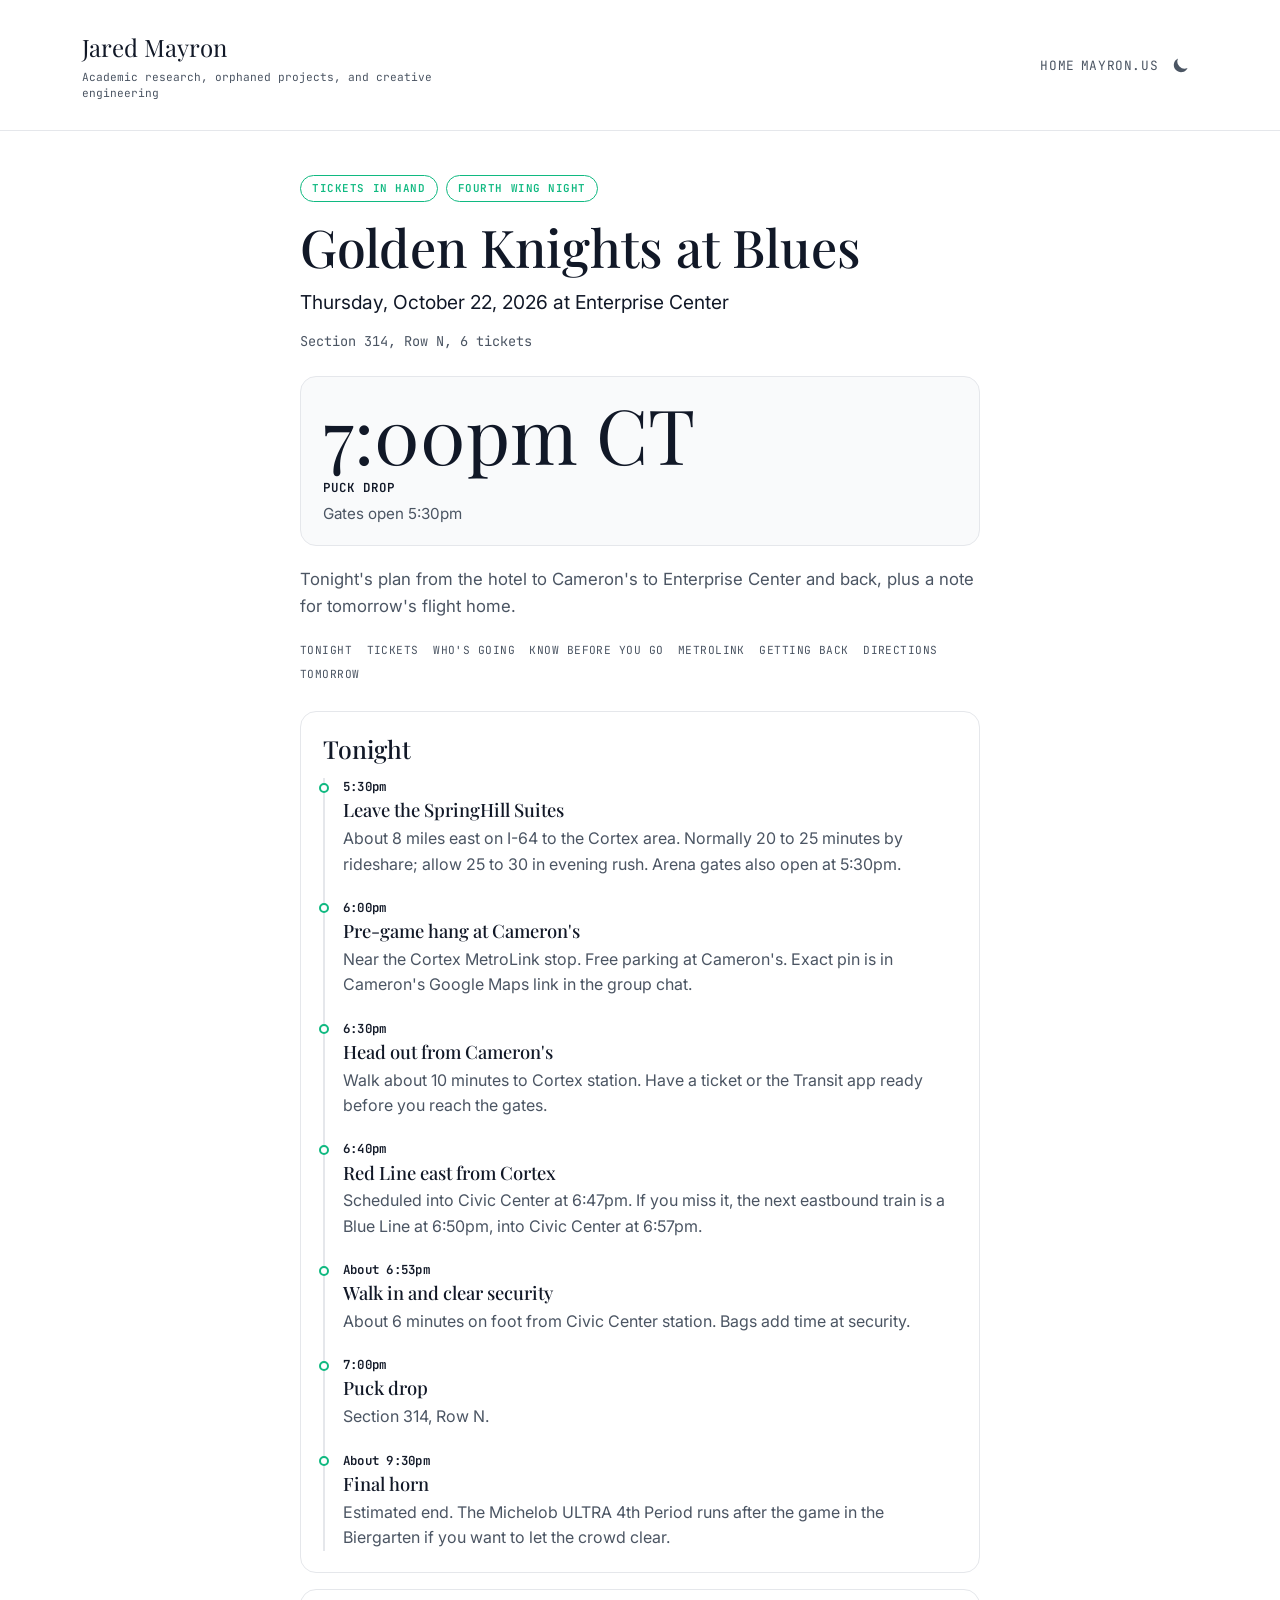
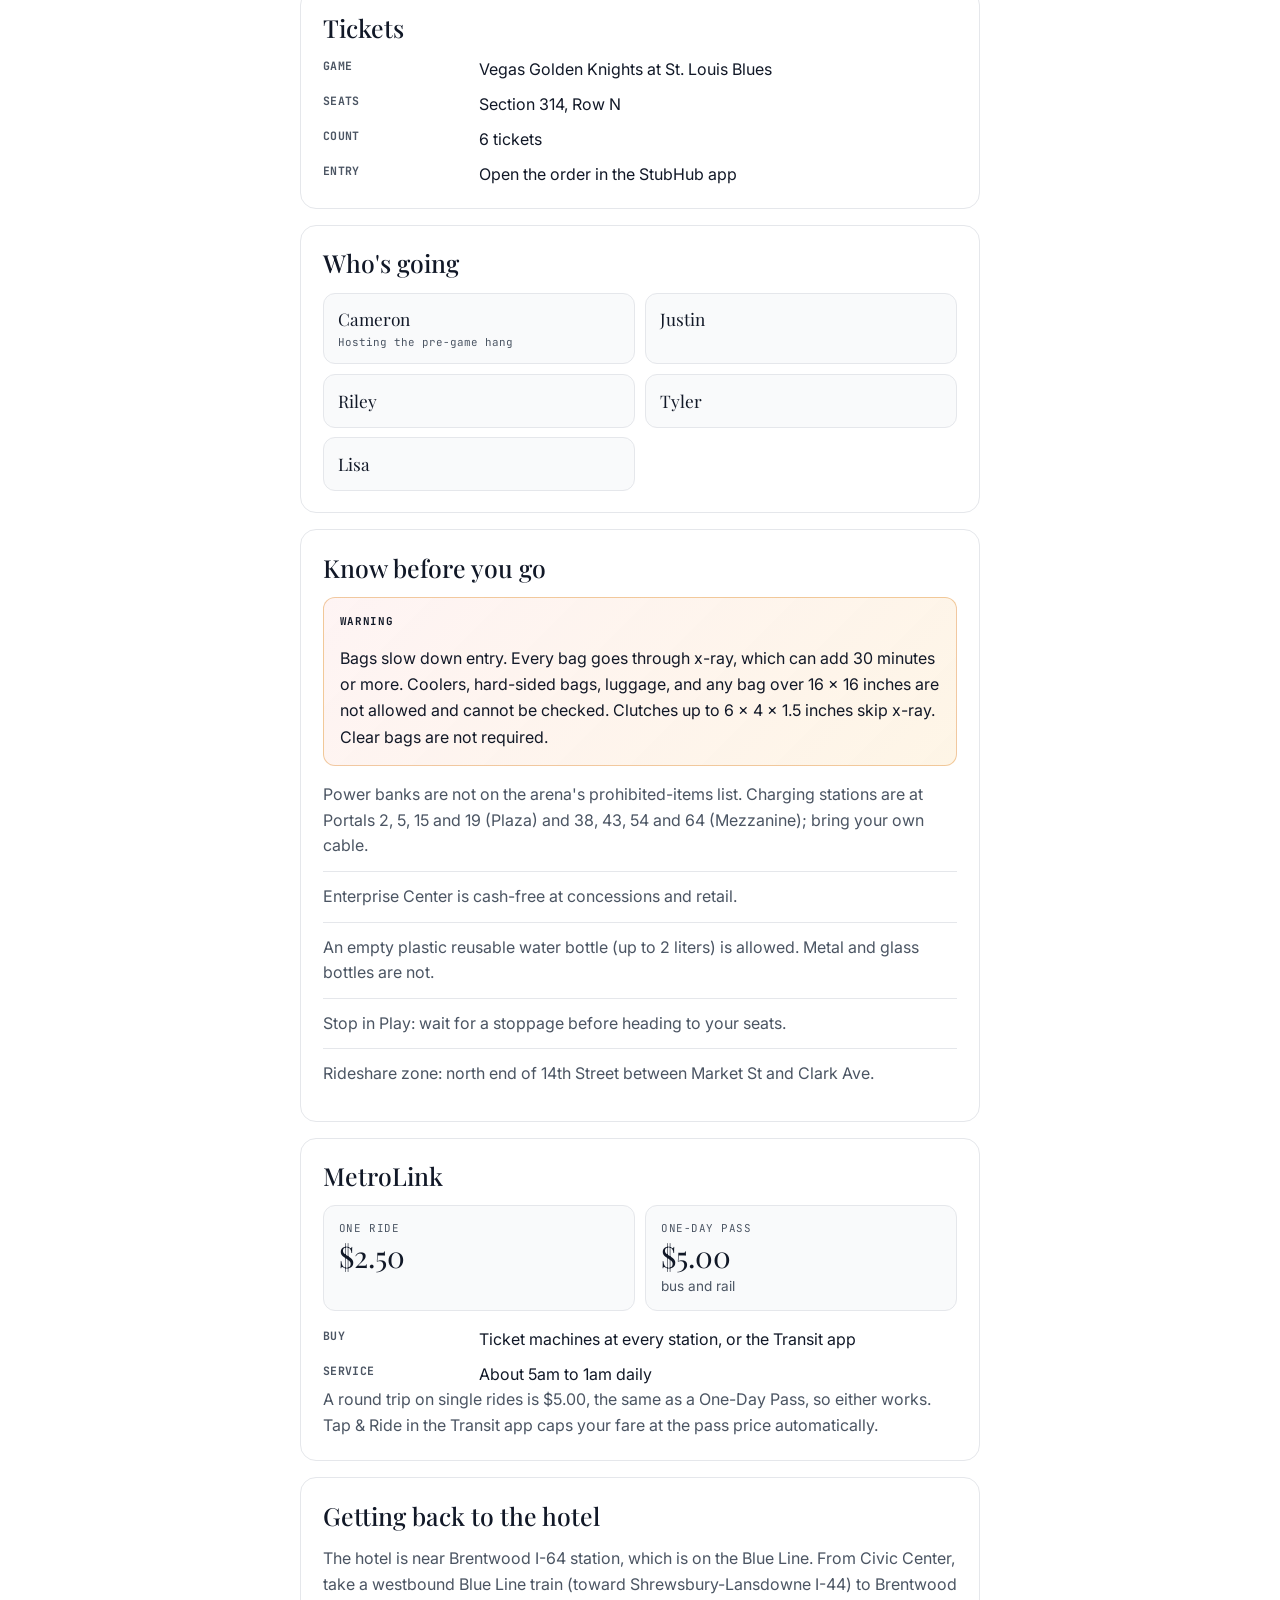
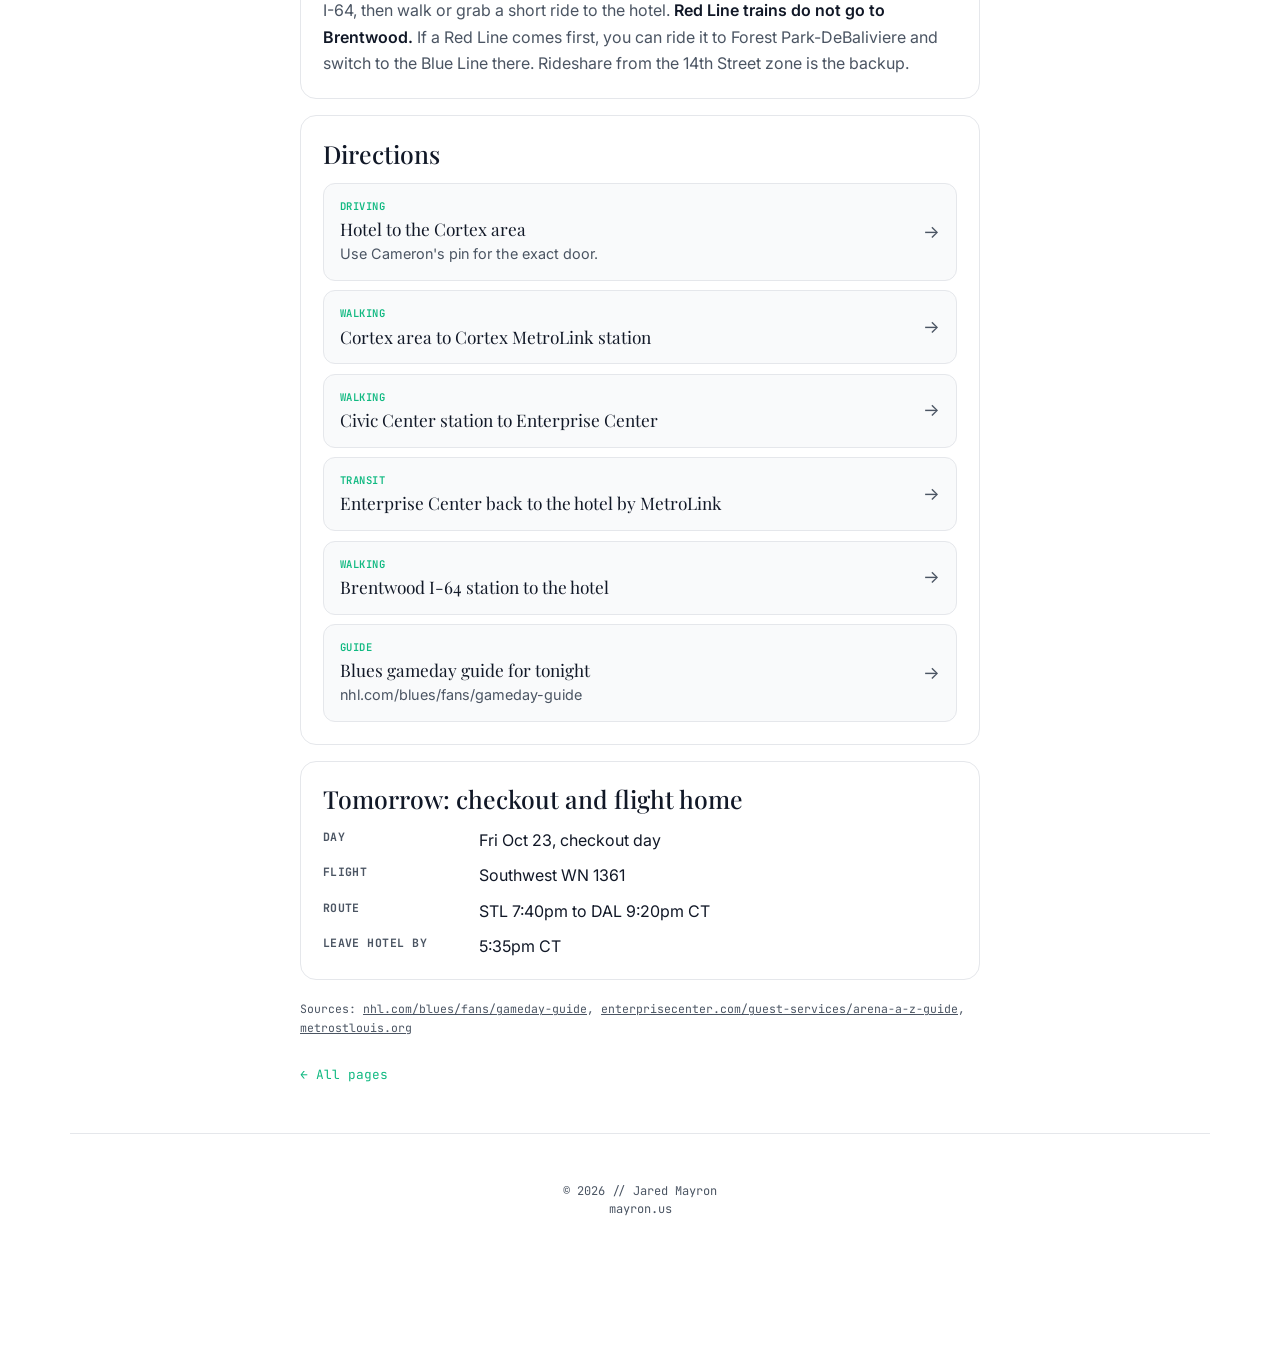
==== blues-2026-10-22/index.html @ e1accd37 "Publish c.mayron.us as a static Pages site Add an index and a noindex Blues game page that reuse the" ====
<!DOCTYPE html>
<html lang="en">
<head>
  <meta charset="utf-8">
  <script>
    (function () {
      try {
        var dark = localStorage.getItem('color-theme') === 'dark' || (!('color-theme' in localStorage) && window.matchMedia('(prefers-color-scheme: dark)').matches);
        document.documentElement.setAttribute('data-theme', dark ? 'dark' : 'light');
      } catch (e) {}
    })();
  </script>
  <title>Blues vs Golden Knights: Thu Oct 22, 2026</title>
  <meta name="viewport" content="width=device-width, initial-scale=1.0">
  <meta name="robots" content="noindex">
  <meta name="description" content="Tonight's plan from the hotel to Cameron's to Enterprise Center and back, plus a note for tomorrow's flight home.">
  <meta name="author" content="Jared Mayron">
  <meta name="theme-color" content="#ffffff" media="(prefers-color-scheme: light)">
  <meta name="theme-color" content="#0f172a" media="(prefers-color-scheme: dark)">
  <link rel="preconnect" href="https://fonts.googleapis.com">
  <link rel="preconnect" href="https://fonts.gstatic.com" crossorigin>
  <link rel="preconnect" href="https://cdn.jsdelivr.net">
  <link href="https://fonts.googleapis.com/css2?family=Playfair+Display:wght@700&family=JetBrains+Mono:wght@400;600&family=Inter:wght@400;600;700&display=swap" rel="stylesheet">
  <link rel="icon" type="image/svg+xml" href="/STATIC/images/favicon.svg">
  <link href="https://cdn.jsdelivr.net/npm/bootstrap@5.3.3/dist/css/bootstrap.min.css" rel="stylesheet" integrity="sha384-QWTKZyjpPEjISv5WaRU9OFeRpok6YctnYmDr5pNlyT2bRjXh0JMhjY6hW+ALEwIH" crossorigin="anonymous">
  <link rel="stylesheet" href="/STATIC/styles/main.css">
  <link rel="stylesheet" href="/STATIC/styles/site.css">
</head>
<body>
  <nav class="navbar">
    <div class="container nav-row">
      <a class="navbar-brand" href="/">
        <div class="serif">Jared Mayron</div>
        <div class="mono text-secondary brand-tag">Academic research, orphaned projects, and creative engineering</div>
      </a>
      <ul class="nav-links">
        <li><a class="nav-link" href="/">Home</a></li>
        <li><a class="nav-link" href="https://mayron.us">mayron.us</a></li>
        <li>
          <button id="theme-toggle" class="btn btn-link nav-link p-2" type="button" aria-label="Toggle theme">
            <svg id="theme-toggle-dark-icon" class="d-none" width="18" height="18" viewBox="0 0 20 20" fill="currentColor" aria-hidden="true">
              <path d="M17.293 13.293A8 8 0 016.707 2.707a8.001 8.001 0 1010.586 10.586z"></path>
            </svg>
            <svg id="theme-toggle-light-icon" class="d-none" width="18" height="18" viewBox="0 0 20 20" fill="currentColor" aria-hidden="true">
              <path d="M10 2a1 1 0 011 1v1a1 1 0 11-2 0V3a1 1 0 011-1zm4 8a4 4 0 11-8 0 4 4 0 018 0zm-.464 4.95l.707.707a1 1 0 001.414-1.414l-.707-.707a1 1 0 00-1.414 1.414zm2.12-10.607a1 1 0 010 1.414l-.706.707a1 1 0 11-1.414-1.414l.707-.707a1 1 0 011.414 0zM17 11a1 1 0 100-2h-1a1 1 0 100 2h1zm-7 4a1 1 0 011 1v1a1 1 0 11-2 0v-1a1 1 0 011-1zM5.05 6.464A1 1 0 106.465 5.05l-.708-.707a1 1 0 00-1.414 1.414l.707.707zm1.414 8.486l-.707.707a1 1 0 01-1.414-1.414l.707-.707a1 1 0 011.414 1.414zM4 11a1 1 0 100-2H3a1 1 0 000 2h1z"></path>
            </svg>
          </button>
        </li>
      </ul>
    </div>
  </nav>

  <main class="page">
    <header class="hero">
      <div class="pills">
        <span class="pill">Tickets in hand</span>
        <span class="pill">Fourth Wing Night</span>
      </div>
      <h1 class="serif">Golden Knights at Blues</h1>
      <p class="where">Thursday, October 22, 2026 at Enterprise Center</p>
      <p class="seats mono">Section 314, Row N, 6 tickets</p>
      <div class="time-card">
        <p class="hero-time serif">7:00pm CT</p>
        <p class="puck-label mono">Puck drop</p>
        <p class="gates">Gates open 5:30pm</p>
      </div>
      <p class="summary">Tonight's plan from the hotel to Cameron's to Enterprise Center and back, plus a note for tomorrow's flight home.</p>
      <nav class="jump" aria-label="On this page">
        <a href="#tonight">Tonight</a>
        <a href="#tickets">Tickets</a>
        <a href="#whos-going">Who's going</a>
        <a href="#before">Know before you go</a>
        <a href="#metrolink">MetroLink</a>
        <a href="#back">Getting back</a>
        <a href="#directions">Directions</a>
        <a href="#tomorrow">Tomorrow</a>
      </nav>
    </header>

    <div class="stack">
      <section class="panel" id="tonight" aria-labelledby="tonight-title">
        <h2 id="tonight-title" class="serif">Tonight</h2>
        <ol class="timeline">
          <li class="step">
            <time class="when" datetime="2026-10-22T17:30-05:00">5:30pm</time>
            <h3>Leave the SpringHill Suites</h3>
            <p>About 8 miles east on I-64 to the Cortex area. Normally 20 to 25 minutes by rideshare; allow 25 to 30 in evening rush. Arena gates also open at 5:30pm.</p>
          </li>
          <li class="step">
            <time class="when" datetime="2026-10-22T18:00-05:00">6:00pm</time>
            <h3>Pre-game hang at Cameron's</h3>
            <p>Near the Cortex MetroLink stop. Free parking at Cameron's. Exact pin is in Cameron's Google Maps link in the group chat.</p>
          </li>
          <li class="step">
            <time class="when" datetime="2026-10-22T18:30-05:00">6:30pm</time>
            <h3>Head out from Cameron's</h3>
            <p>Walk about 10 minutes to Cortex station. Have a ticket or the Transit app ready before you reach the gates.</p>
          </li>
          <li class="step">
            <time class="when" datetime="2026-10-22T18:40-05:00">6:40pm</time>
            <h3>Red Line east from Cortex</h3>
            <p>Scheduled into Civic Center at 6:47pm. If you miss it, the next eastbound train is a Blue Line at 6:50pm, into Civic Center at 6:57pm.</p>
          </li>
          <li class="step">
            <time class="when" datetime="2026-10-22T18:53-05:00">About 6:53pm</time>
            <h3>Walk in and clear security</h3>
            <p>About 6 minutes on foot from Civic Center station. Bags add time at security.</p>
          </li>
          <li class="step">
            <time class="when" datetime="2026-10-22T19:00-05:00">7:00pm</time>
            <h3>Puck drop</h3>
            <p>Section 314, Row N.</p>
          </li>
          <li class="step">
            <time class="when" datetime="2026-10-22T21:30-05:00">About 9:30pm</time>
            <h3>Final horn</h3>
            <p>Estimated end. The Michelob ULTRA 4th Period runs after the game in the Biergarten if you want to let the crowd clear.</p>
          </li>
        </ol>
      </section>

      <section class="panel" id="tickets" aria-labelledby="tickets-title">
        <h2 id="tickets-title" class="serif">Tickets</h2>
        <dl class="facts">
          <dt>Game</dt>
          <dd>Vegas Golden Knights at St. Louis Blues</dd>
          <dt>Seats</dt>
          <dd>Section 314, Row N</dd>
          <dt>Count</dt>
          <dd>6 tickets</dd>
          <dt>Entry</dt>
          <dd>Open the order in the StubHub app</dd>
        </dl>
      </section>

      <section class="panel" id="whos-going" aria-labelledby="whos-going-title">
        <h2 id="whos-going-title" class="serif">Who's going</h2>
        <ul class="people">
          <li class="person">
            <span class="name">Cameron</span>
            <span class="role">Hosting the pre-game hang</span>
          </li>
          <li class="person"><span class="name">Justin</span></li>
          <li class="person"><span class="name">Riley</span></li>
          <li class="person"><span class="name">Tyler</span></li>
          <li class="person"><span class="name">Lisa</span></li>
        </ul>
      </section>

      <section class="panel" id="before" aria-labelledby="before-title">
        <h2 id="before-title" class="serif">Know before you go</h2>
        <div class="callout" role="note">
          <p class="callout-label">Warning</p>
          <p>Bags slow down entry. Every bag goes through x-ray, which can add 30 minutes or more. Coolers, hard-sided bags, luggage, and any bag over 16 x 16 inches are not allowed and cannot be checked. Clutches up to 6 x 4 x 1.5 inches skip x-ray. Clear bags are not required.</p>
        </div>
        <ul class="checklist">
          <li>Power banks are not on the arena's prohibited-items list. Charging stations are at Portals 2, 5, 15 and 19 (Plaza) and 38, 43, 54 and 64 (Mezzanine); bring your own cable.</li>
          <li>Enterprise Center is cash-free at concessions and retail.</li>
          <li>An empty plastic reusable water bottle (up to 2 liters) is allowed. Metal and glass bottles are not.</li>
          <li>Stop in Play: wait for a stoppage before heading to your seats.</li>
          <li>Rideshare zone: north end of 14th Street between Market St and Clark Ave.</li>
        </ul>
      </section>

      <section class="panel" id="metrolink" aria-labelledby="metrolink-title">
        <h2 id="metrolink-title" class="serif">MetroLink</h2>
        <div class="fare-grid">
          <div class="fare">
            <span class="label mono">One ride</span>
            <span class="amount">$2.50</span>
          </div>
          <div class="fare">
            <span class="label mono">One-Day Pass</span>
            <span class="amount">$5.00</span>
            <span class="note">bus and rail</span>
          </div>
        </div>
        <dl class="facts">
          <dt>Buy</dt>
          <dd>Ticket machines at every station, or the Transit app</dd>
          <dt>Service</dt>
          <dd>About 5am to 1am daily</dd>
        </dl>
        <p class="fare-note">A round trip on single rides is $5.00, the same as a One-Day Pass, so either works. Tap &amp; Ride in the Transit app caps your fare at the pass price automatically.</p>
      </section>

      <section class="panel" id="back" aria-labelledby="back-title">
        <h2 id="back-title" class="serif">Getting back to the hotel</h2>
        <p>The hotel is near Brentwood I-64 station, which is on the Blue Line. From Civic Center, take a westbound Blue Line train (toward Shrewsbury-Lansdowne I-44) to Brentwood I-64, then walk or grab a short ride to the hotel. <strong>Red Line trains do not go to Brentwood.</strong> If a Red Line comes first, you can ride it to Forest Park-DeBaliviere and switch to the Blue Line there. Rideshare from the 14th Street zone is the backup.</p>
      </section>

      <section class="panel" id="directions" aria-labelledby="directions-title">
        <h2 id="directions-title" class="serif">Directions</h2>
        <div class="links">
          <a class="link-card" href="https://www.google.com/maps/dir/?api=1&amp;origin=SpringHill%20Suites%20St.%20Louis%20Brentwood%2C%201231%20Strassner%20Dr%2C%20St.%20Louis%2C%20MO%2063144&amp;destination=Cortex%20MetroLink%20Station%2C%20402%20S%20Boyle%20Ave%2C%20St.%20Louis%2C%20MO%2063110&amp;travelmode=driving" target="_blank" rel="noopener noreferrer">
            <span>
              <span class="mode">Driving</span>
              <span class="title">Hotel to the Cortex area</span>
              <span class="detail">Use Cameron's pin for the exact door.</span>
            </span>
            <span class="arrow" aria-hidden="true">&rarr;</span>
          </a>
          <a class="link-card" href="https://www.google.com/maps/dir/?api=1&amp;origin=Cortex%2C%20St.%20Louis%2C%20MO&amp;destination=Cortex%20MetroLink%20Station%2C%20402%20S%20Boyle%20Ave%2C%20St.%20Louis%2C%20MO%2063110&amp;travelmode=walking" target="_blank" rel="noopener noreferrer">
            <span>
              <span class="mode">Walking</span>
              <span class="title">Cortex area to Cortex MetroLink station</span>
            </span>
            <span class="arrow" aria-hidden="true">&rarr;</span>
          </a>
          <a class="link-card" href="https://www.google.com/maps/dir/?api=1&amp;origin=Civic%20Center%20MetroLink%20Station%2C%20401%20S%2014th%20St%2C%20St.%20Louis%2C%20MO%2063103&amp;destination=Enterprise%20Center%2C%201401%20Clark%20Ave%2C%20St.%20Louis%2C%20MO%2063103&amp;travelmode=walking" target="_blank" rel="noopener noreferrer">
            <span>
              <span class="mode">Walking</span>
              <span class="title">Civic Center station to Enterprise Center</span>
            </span>
            <span class="arrow" aria-hidden="true">&rarr;</span>
          </a>
          <a class="link-card" href="https://www.google.com/maps/dir/?api=1&amp;origin=Enterprise%20Center%2C%201401%20Clark%20Ave%2C%20St.%20Louis%2C%20MO%2063103&amp;destination=SpringHill%20Suites%20St.%20Louis%20Brentwood%2C%201231%20Strassner%20Dr%2C%20St.%20Louis%2C%20MO%2063144&amp;travelmode=transit" target="_blank" rel="noopener noreferrer">
            <span>
              <span class="mode">Transit</span>
              <span class="title">Enterprise Center back to the hotel by MetroLink</span>
            </span>
            <span class="arrow" aria-hidden="true">&rarr;</span>
          </a>
          <a class="link-card" href="https://www.google.com/maps/dir/?api=1&amp;origin=Brentwood%20I-64%20MetroLink%20Station%2C%208398%20Eager%20Rd%2C%20St.%20Louis%2C%20MO%2063144&amp;destination=SpringHill%20Suites%20St.%20Louis%20Brentwood%2C%201231%20Strassner%20Dr%2C%20St.%20Louis%2C%20MO%2063144&amp;travelmode=walking" target="_blank" rel="noopener noreferrer">
            <span>
              <span class="mode">Walking</span>
              <span class="title">Brentwood I-64 station to the hotel</span>
            </span>
            <span class="arrow" aria-hidden="true">&rarr;</span>
          </a>
          <a class="link-card" href="https://www.nhl.com/blues/fans/gameday-guide" target="_blank" rel="noopener noreferrer">
            <span>
              <span class="mode">Guide</span>
              <span class="title">Blues gameday guide for tonight</span>
              <span class="detail">nhl.com/blues/fans/gameday-guide</span>
            </span>
            <span class="arrow" aria-hidden="true">&rarr;</span>
          </a>
        </div>
      </section>

      <section class="panel" id="tomorrow" aria-labelledby="tomorrow-title">
        <h2 id="tomorrow-title" class="serif">Tomorrow: checkout and flight home</h2>
        <dl class="facts">
          <dt>Day</dt>
          <dd>Fri Oct 23, checkout day</dd>
          <dt>Flight</dt>
          <dd>Southwest WN 1361</dd>
          <dt>Route</dt>
          <dd>STL 7:40pm to DAL 9:20pm CT</dd>
          <dt>Leave hotel by</dt>
          <dd>5:35pm CT</dd>
        </dl>
      </section>
    </div>

    <p class="sources mono">Sources: <a href="https://www.nhl.com/blues/fans/gameday-guide">nhl.com/blues/fans/gameday-guide</a>, <a href="https://www.enterprisecenter.com/guest-services/arena-a-z-guide">enterprisecenter.com/guest-services/arena-a-z-guide</a>, <a href="https://www.metrostlouis.org">metrostlouis.org</a></p>
    <p class="back"><a href="/">&larr; All pages</a></p>
  </main>

  <footer class="container text-center text-secondary mono py-5 mt-5 site-footer" style="font-size: 0.75rem; border-top: 1px solid var(--border-subtle);">
    &copy; 2026 // Jared Mayron<br>
    <a href="https://mayron.us">mayron.us</a>
  </footer>

  <script src="https://cdn.jsdelivr.net/npm/bootstrap@5.3.3/dist/js/bootstrap.bundle.min.js" integrity="sha384-YvpcrYf0tY3lHB60NNkmXc5s9fDVZLESaAA55NDzOxhy9GkcIdslK1eN7N6jIeHz" crossorigin="anonymous" defer></script>
  <script src="/STATIC/javascript/main.js" defer></script>
</body>
</html>
---- STATIC/styles/main.css ----
:root {
    --bg-base: #ffffff;
    --bg-muted: #f9fafb;
    --text-main: #111827;
    --text-secondary: #4b5563;
    --border-subtle: #e5e7eb;
    --accent-green: #10b981;
    --card-bg: #ffffff;
}

[data-theme='dark'] {
    --bg-base: #0f172a;
    --bg-muted: #1e293b;
    --text-main: #f8fafc;
    --text-secondary: #94a3b8;
    --border-subtle: #334155;
    --accent-green: #10b981;
    --card-bg: #1e293b;
}

body {
    background-color: var(--bg-base);
    color: var(--text-main);
    font-family: 'Inter', sans-serif;
    margin: 0;
    padding-bottom: 80px;
    -webkit-font-smoothing: antialiased;
}

/* Clear fixed navbar on mobile */
@media (max-width: 767px) {
    body.has-fixed-navbar {
        padding-top: 160px;
    }
}

.serif {
    font-family: 'Playfair Display', serif;
}

.mono {
    font-family: 'JetBrains Mono', monospace;
    font-size: 0.85rem;
}

/* Navbar Shared Styles */
.navbar {
    background-color: var(--bg-base) !important;
    border-bottom: 1px solid var(--border-subtle) !important;
    padding: 1.5rem 0;
}

.navbar-brand .mono {
    white-space: normal;
    word-wrap: break-word;
}

.navbar-brand {
    font-family: 'Playfair Display', serif;
    color: var(--text-main) !important;
    font-size: 1.5rem;
}

.nav-link {
    color: var(--text-secondary) !important;
    font-family: 'JetBrains Mono', monospace;
    font-size: 0.8rem;
    text-transform: uppercase;
    letter-spacing: 0.05em;
}

.nav-link.active {
    color: var(--accent-green) !important;
    font-weight: 600;
}

/* Common UI Components */
.btn-ui {
    background: var(--text-main);
    color: var(--bg-base);
    border: 1px solid var(--text-main);
    padding: 10px 20px;
    border-radius: 8px;
    font-weight: 600;
    font-family: 'JetBrains Mono', monospace;
    font-size: 0.8rem;
    transition: all 0.2s ease;
    text-decoration: none;
    display: inline-block;
}

.btn-ui:hover {
    opacity: 0.9;
    transform: translateY(-1px);
    color: var(--bg-base);
}

[data-theme='dark'] .btn-ui {
    background: var(--accent-green);
    color: #0f172a;
    border-color: var(--accent-green);
}

.badge-legacy {
    font-size: 0.65rem;
    text-transform: uppercase;
    font-weight: 700;
    color: var(--text-secondary);
    border: 1px solid var(--border-subtle);
    padding: 4px 12px;
    border-radius: 4px;
    width: fit-content;
    display: inline-block;
}
---- STATIC/styles/site.css ----
/* Page layout for c.mayron.us. Built on the copied mayron.us tokens in main.css:
   Inter, Playfair Display, JetBrains Mono, the same surfaces, and the green accent. */

:root {
    color-scheme: light;
}

[data-theme='dark'] {
    color-scheme: dark;
}

.text-secondary {
    color: var(--text-secondary) !important;
}

.navbar-brand {
    min-width: 0;
    flex: 1 1 16rem;
}

.navbar-brand .brand-tag {
    font-size: 0.7rem;
    text-transform: none;
    letter-spacing: 0;
    font-weight: 400;
    margin-top: 4px;
    line-height: 1.45;
    max-width: 26rem;
}

.nav-row {
    display: flex;
    align-items: center;
    justify-content: space-between;
    gap: 0.75rem 1.5rem;
    flex-wrap: wrap;
}

.nav-links {
    display: flex;
    flex-direction: row;
    align-items: center;
    gap: 0.15rem 0.35rem;
    list-style: none;
    margin: 0;
    padding: 0;
}

#theme-toggle {
    text-decoration: none;
    line-height: 0;
    border-radius: 8px;
}

#theme-toggle:focus-visible,
.nav-link:focus-visible,
.page-card:focus-visible,
.link-card:focus-visible,
.jump a:focus-visible,
.back a:focus-visible,
.sources a:focus-visible {
    outline: 2px solid var(--accent-green);
    outline-offset: 3px;
}

.page {
    max-width: 720px;
    margin: 0 auto;
    padding: 2.75rem 1.25rem 0;
}

.eyebrow {
    font-size: 0.75rem;
    text-transform: uppercase;
    letter-spacing: 0.08em;
    color: var(--accent-green);
    font-weight: 600;
    margin: 0 0 0.75rem;
}

.page h1 {
    font-size: clamp(2.1rem, 5vw, 3.25rem);
    line-height: 1.1;
    margin: 0 0 0.75rem;
}

.lede,
.where,
.summary {
    color: var(--text-secondary);
    font-size: 1.05rem;
    line-height: 1.6;
    margin: 0;
}

.where {
    color: var(--text-main);
    font-size: 1.2rem;
    margin-top: 0.35rem;
}

.seats {
    color: var(--text-secondary);
    margin: 0.85rem 0 0;
    font-size: 0.85rem;
}

.pills {
    display: flex;
    flex-wrap: wrap;
    gap: 0.5rem;
    margin-bottom: 1rem;
}

.pill {
    font-family: 'JetBrains Mono', monospace;
    font-size: 0.68rem;
    font-weight: 600;
    text-transform: uppercase;
    letter-spacing: 0.05em;
    color: var(--accent-green);
    border: 1px solid var(--accent-green);
    border-radius: 999px;
    padding: 0.35rem 0.7rem;
    line-height: 1.2;
}

.time-card {
    margin-top: 1.5rem;
    background: var(--bg-muted);
    border: 1px solid var(--border-subtle);
    border-radius: 16px;
    padding: 1.35rem 1.4rem 1.2rem;
}

.hero-time {
    font-size: clamp(3.2rem, 12vw, 4.75rem);
    line-height: 0.95;
    margin: 0;
}

.puck-label {
    margin: 0.55rem 0 0;
    font-size: 0.78rem;
    text-transform: uppercase;
    letter-spacing: 0.08em;
    font-weight: 600;
    color: var(--text-main);
}

.gates {
    margin: 0.35rem 0 0;
    color: var(--text-secondary);
    font-size: 0.95rem;
}

.summary {
    margin-top: 1.25rem;
}

.jump {
    display: flex;
    flex-wrap: wrap;
    gap: 0.45rem 0.9rem;
    margin-top: 1.35rem;
}

.jump a {
    font-family: 'JetBrains Mono', monospace;
    font-size: 0.7rem;
    text-transform: uppercase;
    letter-spacing: 0.04em;
    color: var(--text-secondary);
    text-decoration: none;
}

.jump a:hover {
    color: var(--accent-green);
}

.stack {
    display: flex;
    flex-direction: column;
    gap: 1rem;
    margin-top: 1.75rem;
}

.panel {
    background: var(--card-bg);
    border: 1px solid var(--border-subtle);
    border-radius: 16px;
    padding: 1.4rem 1.35rem 1.35rem;
}

.panel h2,
.page-card h2 {
    font-family: 'Playfair Display', serif;
    font-size: 1.55rem;
    line-height: 1.2;
    margin: 0 0 0.9rem;
}

.panel p {
    color: var(--text-secondary);
    line-height: 1.65;
    margin: 0;
}

.panel p + p {
    margin-top: 0.85rem;
}

.panel strong {
    color: var(--text-main);
    font-weight: 600;
}

.timeline {
    list-style: none;
    margin: 0;
    padding: 0;
}

.step {
    position: relative;
    padding: 0 0 1.35rem 1.15rem;
    border-left: 2px solid var(--border-subtle);
}

.step:last-child {
    padding-bottom: 0;
}

.step::before {
    content: "";
    position: absolute;
    left: -6px;
    top: 0.28rem;
    width: 10px;
    height: 10px;
    border-radius: 50%;
    background: var(--card-bg);
    border: 2px solid var(--accent-green);
    box-sizing: border-box;
}

.when {
    display: block;
    font-family: 'JetBrains Mono', monospace;
    font-size: 0.78rem;
    font-weight: 600;
    letter-spacing: 0.02em;
    color: var(--text-main);
    margin-bottom: 0.15rem;
}

.step h3 {
    font-family: 'Playfair Display', serif;
    font-size: 1.15rem;
    margin: 0 0 0.3rem;
}

.step p {
    margin: 0;
    color: var(--text-secondary);
    line-height: 1.6;
}

.facts {
    display: grid;
    grid-template-columns: 8.75rem 1fr;
    gap: 0.7rem 1rem;
    margin: 0;
}

.facts dt {
    margin: 0;
    font-family: 'JetBrains Mono', monospace;
    font-size: 0.72rem;
    text-transform: uppercase;
    letter-spacing: 0.04em;
    color: var(--text-secondary);
}

.facts dd {
    margin: 0;
    color: var(--text-main);
    line-height: 1.5;
}

.fare-note {
    margin-top: 1rem;
}

.people {
    list-style: none;
    display: grid;
    grid-template-columns: 1fr 1fr;
    gap: 0.6rem;
    margin: 0;
    padding: 0;
}

.person {
    background: var(--bg-muted);
    border: 1px solid var(--border-subtle);
    border-radius: 12px;
    padding: 0.8rem 0.9rem;
    min-width: 0;
}

.person .name {
    font-family: 'Playfair Display', serif;
    font-size: 1.08rem;
    display: block;
}

.person .role {
    display: block;
    margin-top: 0.2rem;
    font-family: 'JetBrains Mono', monospace;
    font-size: 0.68rem;
    line-height: 1.4;
    color: var(--text-secondary);
}

.callout {
    border-radius: 12px;
    padding: 0.95rem 1rem;
    margin-bottom: 0.35rem;
    background: linear-gradient(135deg, rgba(239, 68, 68, 0.06) 0%, rgba(245, 158, 11, 0.1) 100%);
    border: 1px solid rgba(217, 119, 6, 0.35);
}

.callout-label {
    font-family: 'JetBrains Mono', monospace;
    font-size: 0.68rem;
    font-weight: 700;
    text-transform: uppercase;
    letter-spacing: 0.06em;
    color: #b45309;
    margin: 0 0 0.4rem;
}

.callout p {
    color: var(--text-main);
}

[data-theme='dark'] .callout {
    background: linear-gradient(135deg, rgba(239, 68, 68, 0.14) 0%, rgba(245, 158, 11, 0.14) 100%);
    border-color: rgba(251, 191, 36, 0.4);
}

[data-theme='dark'] .callout-label {
    color: #fbbf24;
}

.checklist {
    list-style: none;
    margin: 0.85rem 0 0;
    padding: 0;
}

.checklist li {
    padding: 0.75rem 0;
    border-top: 1px solid var(--border-subtle);
    color: var(--text-secondary);
    line-height: 1.6;
}

.checklist li:first-child {
    border-top: 0;
    padding-top: 0.15rem;
}

.fare-grid {
    display: grid;
    grid-template-columns: 1fr 1fr;
    gap: 0.6rem;
    margin-bottom: 1rem;
}

.fare {
    background: var(--bg-muted);
    border: 1px solid var(--border-subtle);
    border-radius: 12px;
    padding: 0.85rem 0.95rem;
}

.fare .label {
    display: block;
    font-size: 0.68rem;
    text-transform: uppercase;
    letter-spacing: 0.05em;
    color: var(--text-secondary);
}

.fare .amount {
    display: block;
    font-family: 'Playfair Display', serif;
    font-size: 1.85rem;
    line-height: 1.15;
    margin-top: 0.2rem;
}

.fare .note {
    display: block;
    margin-top: 0.15rem;
    color: var(--text-secondary);
    font-size: 0.85rem;
}

.links {
    display: flex;
    flex-direction: column;
    gap: 0.6rem;
}

.link-card {
    display: flex;
    justify-content: space-between;
    align-items: center;
    gap: 1rem;
    background: var(--bg-muted);
    border: 1px solid var(--border-subtle);
    border-radius: 12px;
    padding: 0.95rem 1rem;
    text-decoration: none;
    color: inherit;
    transition: border-color 0.2s ease, transform 0.2s ease, background 0.2s ease;
}

.link-card:hover {
    border-color: var(--accent-green);
    background: var(--card-bg);
    transform: translateY(-2px);
    color: inherit;
}

.link-card .mode {
    display: block;
    font-family: 'JetBrains Mono', monospace;
    font-size: 0.66rem;
    font-weight: 600;
    text-transform: uppercase;
    letter-spacing: 0.05em;
    color: var(--accent-green);
    margin-bottom: 0.2rem;
}

.link-card .title {
    display: block;
    font-family: 'Playfair Display', serif;
    font-size: 1.08rem;
    line-height: 1.3;
}

.link-card .detail {
    display: block;
    margin-top: 0.2rem;
    color: var(--text-secondary);
    font-size: 0.9rem;
    line-height: 1.45;
}

.link-card .arrow {
    flex: 0 0 auto;
    color: var(--text-secondary);
    font-size: 1.1rem;
}

.page-list {
    list-style: none;
    margin: 1.75rem 0 0;
    padding: 0;
    display: flex;
    flex-direction: column;
    gap: 1rem;
}

.page-card {
    display: flex;
    flex-direction: column;
    align-items: flex-start;
    background: var(--card-bg);
    border: 1px solid var(--border-subtle);
    border-radius: 16px;
    padding: 1.5rem 1.4rem;
    text-decoration: none;
    color: inherit;
    transition: border-color 0.2s ease, transform 0.2s ease, box-shadow 0.2s ease;
}

.page-card:hover {
    border-color: var(--accent-green);
    box-shadow: 0 12px 24px rgba(0, 0, 0, 0.04);
    transform: translateY(-2px);
    color: inherit;
}

.page-card .badge-legacy {
    margin-bottom: 0.85rem;
}

.page-card h2 {
    margin-bottom: 0.45rem;
}

.page-card p {
    color: var(--text-secondary);
    line-height: 1.6;
    margin: 0;
}

.page-card .more {
    margin-top: 1.1rem;
    font-size: 0.75rem;
    color: var(--accent-green);
    font-weight: 600;
}

.sources {
    margin: 1.25rem 0 0;
    font-size: 0.72rem;
    line-height: 1.6;
    color: var(--text-secondary);
    overflow-wrap: anywhere;
}

.sources a {
    color: var(--text-secondary);
}

.sources a:hover {
    color: var(--accent-green);
}

.back {
    margin: 1.5rem 0 0;
}

.back a {
    font-family: 'JetBrains Mono', monospace;
    font-size: 0.8rem;
    color: var(--accent-green);
    text-decoration: none;
}

.back a:hover {
    text-decoration: underline;
}

.site-footer a {
    color: var(--text-secondary);
    text-decoration: none;
}

.site-footer a:hover {
    color: var(--accent-green);
}

@media (max-width: 600px) {
    .navbar {
        padding: 1rem 0;
    }

    .navbar-brand .brand-tag {
        font-size: 0.65rem;
    }

    .page {
        padding: 1.35rem 1rem 0;
    }

    .panel {
        padding: 1.15rem 1rem 1.1rem;
    }

    .people,
    .fare-grid,
    .facts {
        grid-template-columns: 1fr;
    }

    .facts {
        gap: 0.2rem;
    }

    .facts dt {
        margin-top: 0.85rem;
    }

    .facts div:first-child dt,
    .facts dt:first-of-type {
        margin-top: 0;
    }

    .hero-time {
        font-size: 3.4rem;
    }
}

@media (prefers-reduced-motion: reduce) {
    .page-card,
    .link-card,
    .btn-ui {
        transition: none;
    }

    .page-card:hover,
    .link-card:hover {
        transform: none;
    }
}
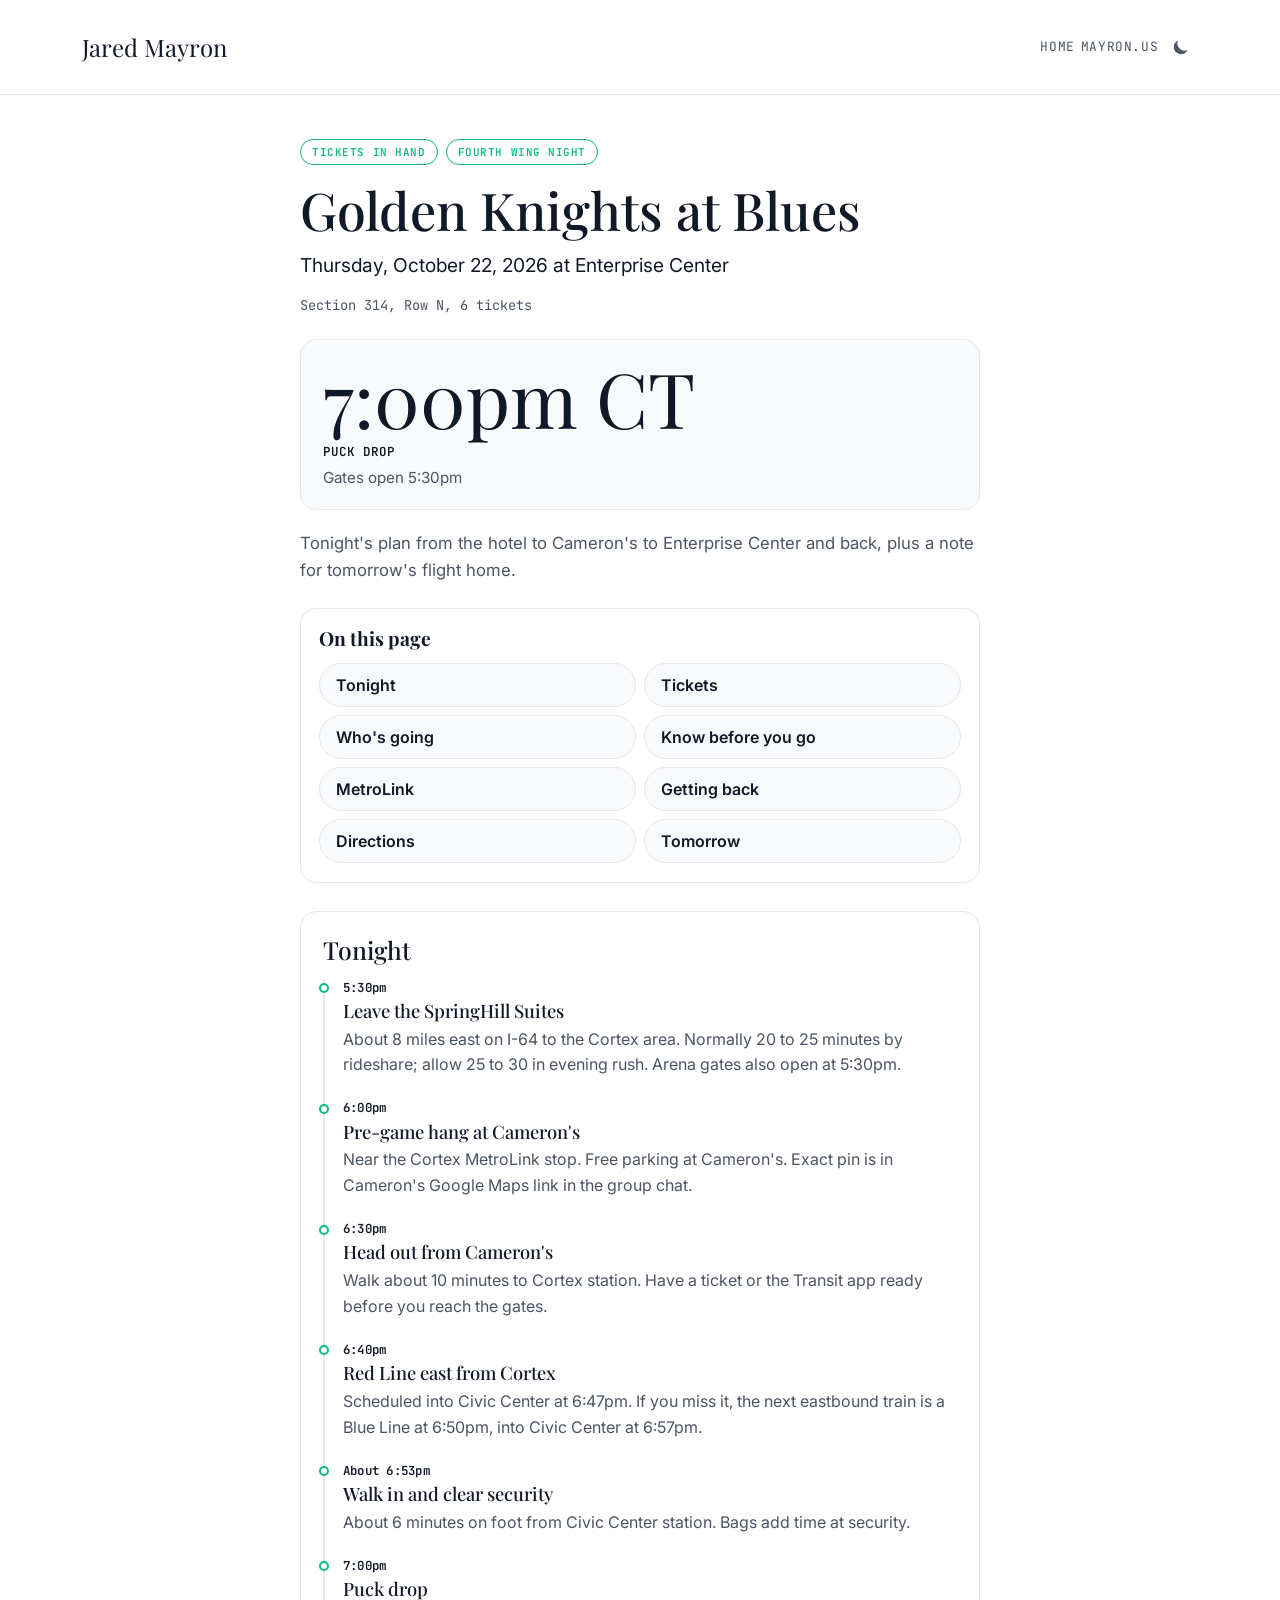
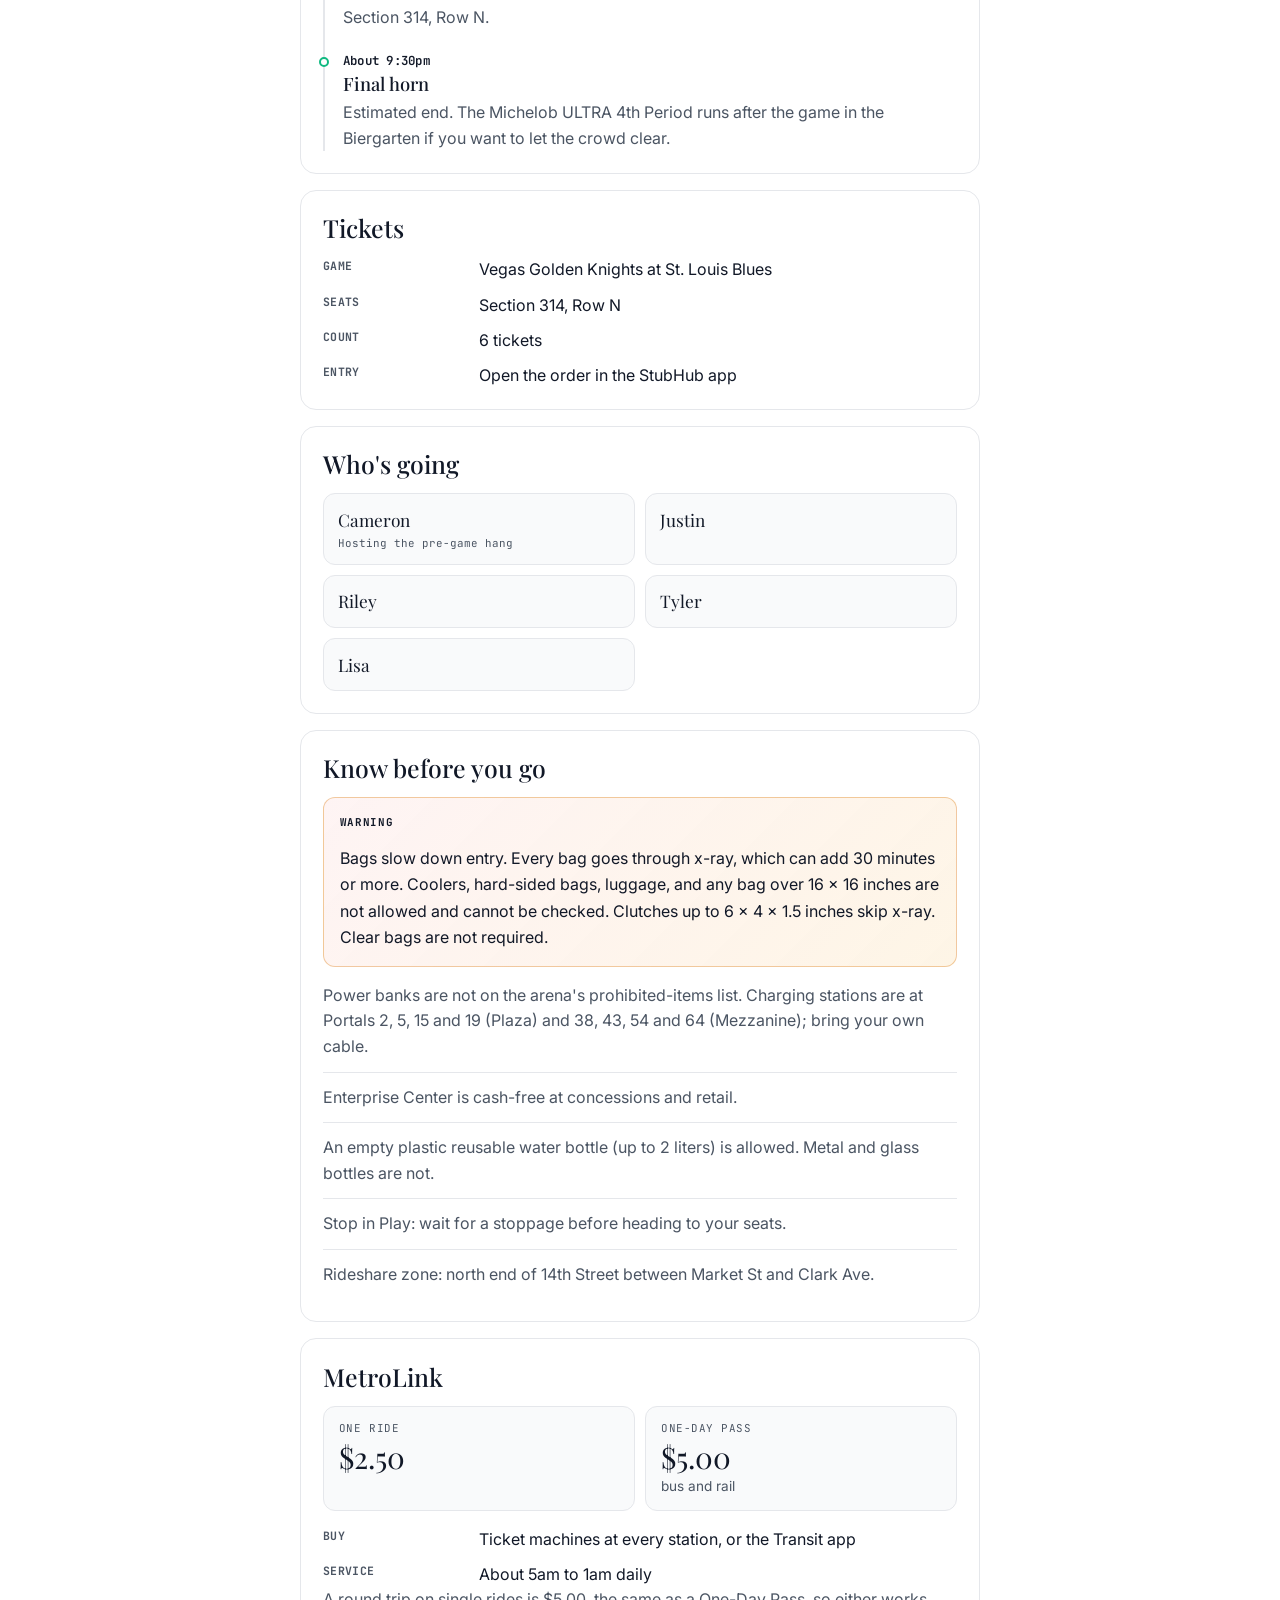
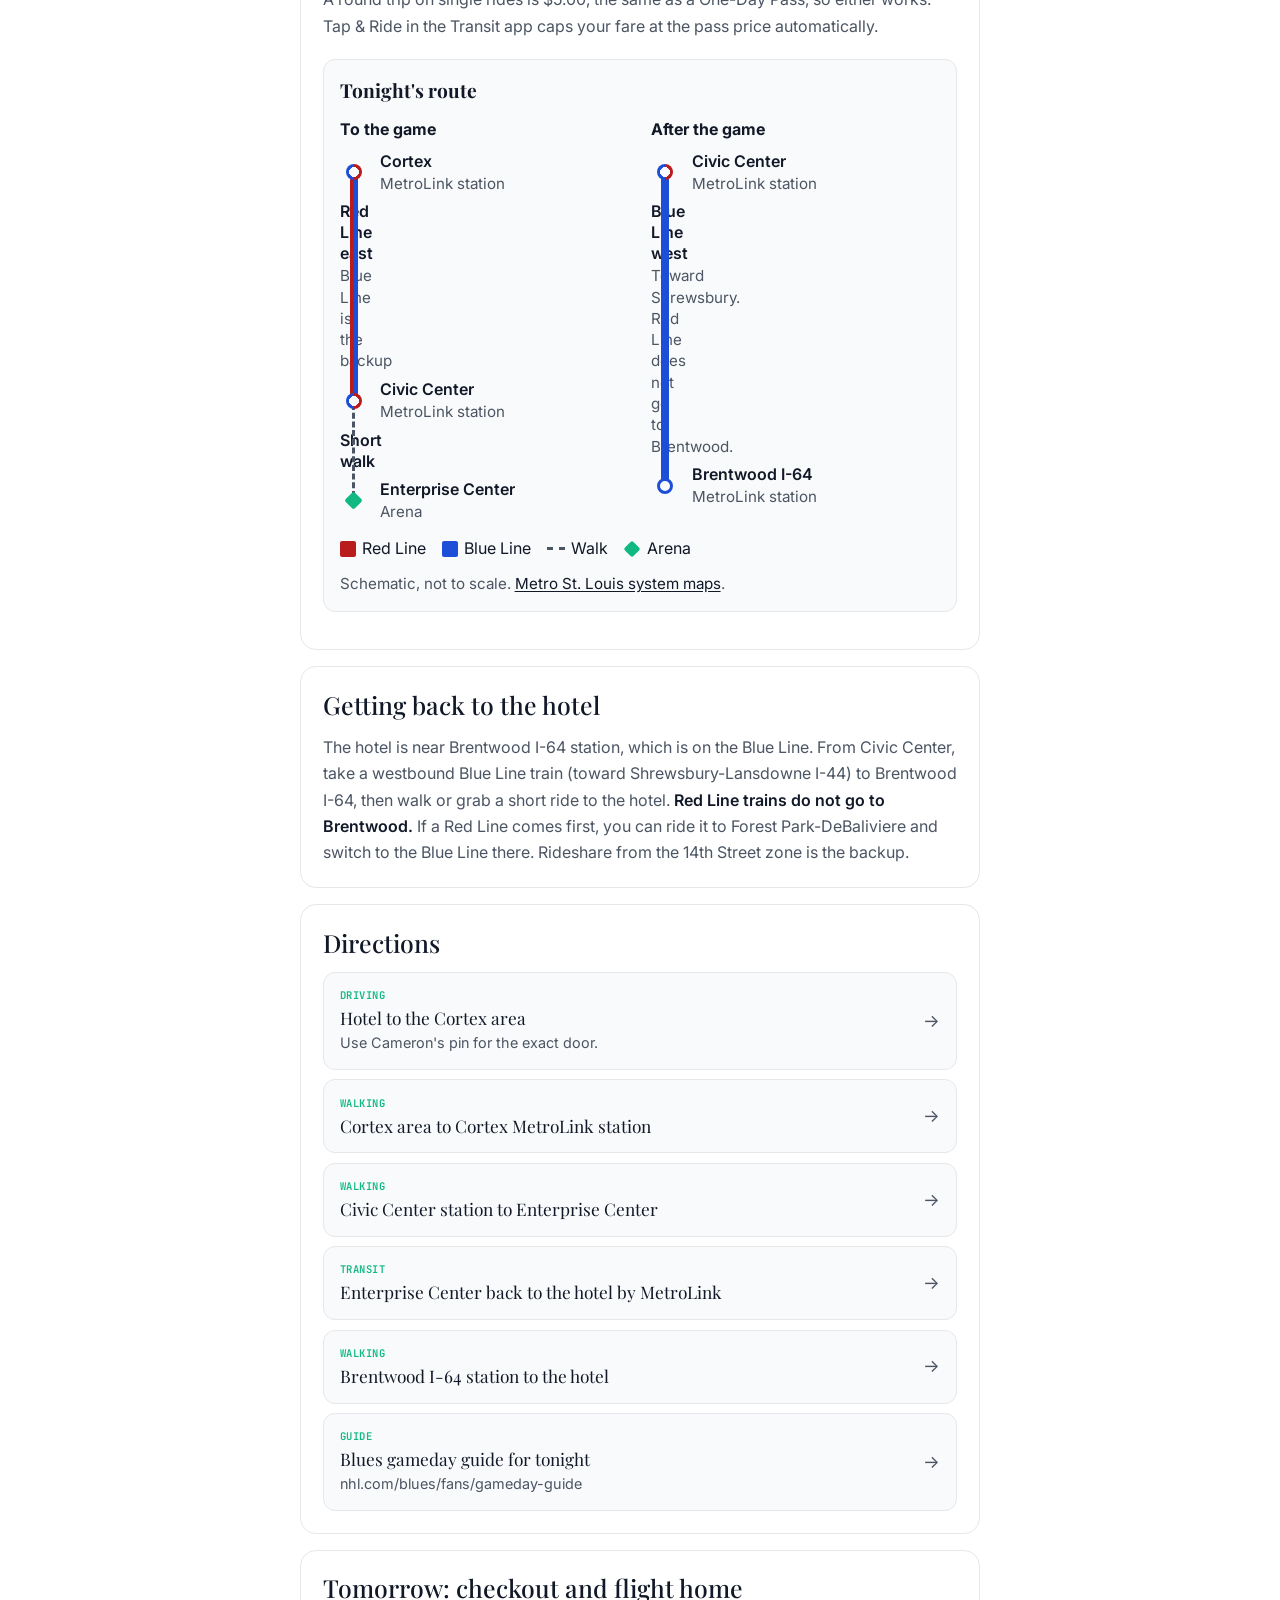
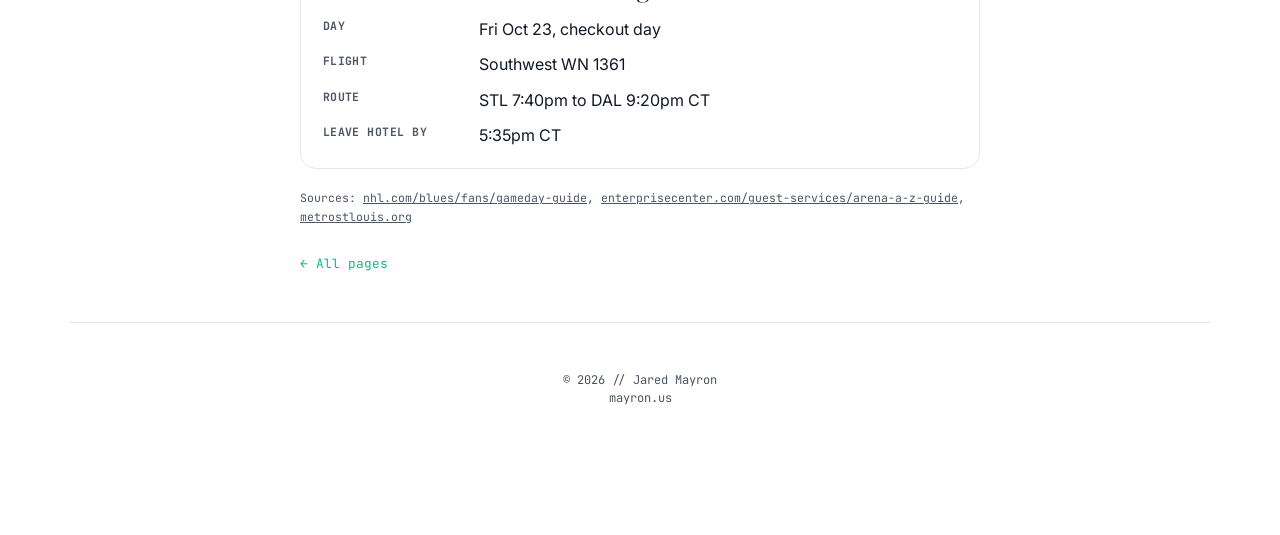
==== commit d8a542f9: "Clarify the header, contents, and MetroLink route Drop the tagline under the site name, replace the " ====
--- a/blues-2026-10-22/index.html
+++ b/blues-2026-10-22/index.html
@@ -31,7 +31,6 @@
     <div class="container nav-row">
       <a class="navbar-brand" href="/">
         <div class="serif">Jared Mayron</div>
-        <div class="mono text-secondary brand-tag">Academic research, orphaned projects, and creative engineering</div>
       </a>
       <ul class="nav-links">
         <li><a class="nav-link" href="/">Home</a></li>
@@ -65,15 +64,18 @@
         <p class="gates">Gates open 5:30pm</p>
       </div>
       <p class="summary">Tonight's plan from the hotel to Cameron's to Enterprise Center and back, plus a note for tomorrow's flight home.</p>
-      <nav class="jump" aria-label="On this page">
-        <a href="#tonight">Tonight</a>
-        <a href="#tickets">Tickets</a>
-        <a href="#whos-going">Who's going</a>
-        <a href="#before">Know before you go</a>
-        <a href="#metrolink">MetroLink</a>
-        <a href="#back">Getting back</a>
-        <a href="#directions">Directions</a>
-        <a href="#tomorrow">Tomorrow</a>
+      <nav class="on-page" aria-labelledby="on-this-page">
+        <h2 id="on-this-page" class="on-page-title">On this page</h2>
+        <ul class="on-page-links">
+          <li><a href="#tonight">Tonight</a></li>
+          <li><a href="#tickets">Tickets</a></li>
+          <li><a href="#whos-going">Who's going</a></li>
+          <li><a href="#before">Know before you go</a></li>
+          <li><a href="#metrolink">MetroLink</a></li>
+          <li><a href="#back">Getting back</a></li>
+          <li><a href="#directions">Directions</a></li>
+          <li><a href="#tomorrow">Tomorrow</a></li>
+        </ul>
       </nav>
     </header>
 
@@ -182,6 +184,83 @@
           <dd>About 5am to 1am daily</dd>
         </dl>
         <p class="fare-note">A round trip on single rides is $5.00, the same as a One-Day Pass, so either works. Tap &amp; Ride in the Transit app caps your fare at the pass price automatically.</p>
+        <figure class="route-map">
+          <figcaption id="route-map-title" class="route-map-title">Tonight's route</figcaption>
+          <div class="route-diagram" role="img" aria-labelledby="route-map-title route-map-desc">
+            <p id="route-map-desc" class="visually-hidden">Schematic, not to scale. To the game: Cortex station to Civic Center on the Red Line east, with the Blue Line as backup, then a short walk to Enterprise Center. After the game: Blue Line west from Civic Center to Brentwood I-64. The Red Line does not go to Brentwood.</p>
+            <div class="route-legs" aria-hidden="true">
+              <div class="route-leg">
+                <p class="route-leg-kicker">To the game</p>
+                <ol class="route-rail">
+                  <li class="route-stop">
+                    <span class="route-mark route-mark-shared"></span>
+                    <span class="route-copy">
+                      <span class="route-name">Cortex</span>
+                      <span class="route-kind">MetroLink station</span>
+                    </span>
+                  </li>
+                  <li class="route-hop route-hop-both">
+                    <span class="route-copy">
+                      <span class="route-name">Red Line east</span>
+                      <span class="route-kind">Blue Line is the backup</span>
+                    </span>
+                  </li>
+                  <li class="route-stop">
+                    <span class="route-mark route-mark-shared"></span>
+                    <span class="route-copy">
+                      <span class="route-name">Civic Center</span>
+                      <span class="route-kind">MetroLink station</span>
+                    </span>
+                  </li>
+                  <li class="route-hop route-hop-walk">
+                    <span class="route-copy">
+                      <span class="route-name">Short walk</span>
+                    </span>
+                  </li>
+                  <li class="route-stop">
+                    <span class="route-mark route-mark-arena"></span>
+                    <span class="route-copy">
+                      <span class="route-name">Enterprise Center</span>
+                      <span class="route-kind">Arena</span>
+                    </span>
+                  </li>
+                </ol>
+              </div>
+              <div class="route-leg">
+                <p class="route-leg-kicker">After the game</p>
+                <ol class="route-rail">
+                  <li class="route-stop">
+                    <span class="route-mark route-mark-shared"></span>
+                    <span class="route-copy">
+                      <span class="route-name">Civic Center</span>
+                      <span class="route-kind">MetroLink station</span>
+                    </span>
+                  </li>
+                  <li class="route-hop route-hop-blue">
+                    <span class="route-copy">
+                      <span class="route-name">Blue Line west</span>
+                      <span class="route-kind">Toward Shrewsbury. Red Line does not go to Brentwood.</span>
+                    </span>
+                  </li>
+                  <li class="route-stop">
+                    <span class="route-mark route-mark-blue"></span>
+                    <span class="route-copy">
+                      <span class="route-name">Brentwood I-64</span>
+                      <span class="route-kind">MetroLink station</span>
+                    </span>
+                  </li>
+                </ol>
+              </div>
+            </div>
+          </div>
+          <ul class="route-legend" aria-hidden="true">
+            <li><span class="route-swatch route-swatch-red"></span>Red Line</li>
+            <li><span class="route-swatch route-swatch-blue"></span>Blue Line</li>
+            <li><span class="route-swatch route-swatch-walk"></span>Walk</li>
+            <li><span class="route-swatch route-swatch-arena"></span>Arena</li>
+          </ul>
+          <p class="route-map-note">Schematic, not to scale. <a href="https://www.metrostlouis.org/system-maps/">Metro St. Louis system maps</a>.</p>
+        </figure>
       </section>
 
       <section class="panel" id="back" aria-labelledby="back-title">
--- a/STATIC/styles/site.css
+++ b/STATIC/styles/site.css
@@ -15,17 +15,7 @@
 
 .navbar-brand {
     min-width: 0;
-    flex: 1 1 16rem;
-}
-
-.navbar-brand .brand-tag {
-    font-size: 0.7rem;
-    text-transform: none;
-    letter-spacing: 0;
-    font-weight: 400;
-    margin-top: 4px;
-    line-height: 1.45;
-    max-width: 26rem;
+    flex: 1 1 auto;
 }
 
 .nav-row {
@@ -56,7 +46,8 @@
 .nav-link:focus-visible,
 .page-card:focus-visible,
 .link-card:focus-visible,
-.jump a:focus-visible,
+.on-page a:focus-visible,
+.route-map a:focus-visible,
 .back a:focus-visible,
 .sources a:focus-visible {
     outline: 2px solid var(--accent-green);
@@ -158,23 +149,248 @@
     margin-top: 1.25rem;
 }
 
-.jump {
+.on-page {
+    margin-top: 1.5rem;
+    background: var(--card-bg);
+    border: 1px solid var(--border-subtle);
+    border-radius: 16px;
+    padding: 1.15rem 1.15rem 1.2rem;
+}
+
+.on-page-title {
+    font-family: 'Playfair Display', serif;
+    font-size: 1.2rem;
+    font-weight: 700;
+    line-height: 1.2;
+    color: var(--text-main);
+    margin: 0 0 0.8rem;
+}
+
+.on-page-links {
+    list-style: none;
+    display: grid;
+    grid-template-columns: 1fr;
+    gap: 0.5rem;
+    margin: 0;
+    padding: 0;
+}
+
+.on-page-links a {
+    display: flex;
+    align-items: center;
+    min-height: 2.75rem;
+    padding: 0.55rem 1rem;
+    border: 1px solid var(--border-subtle);
+    border-radius: 999px;
+    background: var(--bg-muted);
+    color: var(--text-main);
+    font-size: 1rem;
+    font-weight: 600;
+    line-height: 1.3;
+    text-decoration: none;
+}
+
+.on-page-links a:hover {
+    border-color: var(--accent-green);
+    background: var(--card-bg);
+    color: var(--text-main);
+}
+
+.route-map {
+    --line-red: #b91c1c;
+    --line-blue: #1d4ed8;
+    --route-surface: var(--bg-muted);
+    margin-top: 1.25rem;
+    background: var(--bg-muted);
+    border: 1px solid var(--border-subtle);
+    border-radius: 12px;
+    padding: 1rem 1rem 0.95rem;
+}
+
+[data-theme='dark'] .route-map {
+    --line-red: #fca5a5;
+    --line-blue: #93c5fd;
+}
+
+.route-map-title {
+    font-family: 'Playfair Display', serif;
+    font-size: 1.2rem;
+    font-weight: 700;
+    color: var(--text-main);
+    margin: 0 0 0.9rem;
+}
+
+.route-legs {
+    display: grid;
+    grid-template-columns: 1fr;
+    gap: 1.35rem;
+}
+
+.route-map .route-leg-kicker {
+    margin: 0 0 0.65rem;
+    color: var(--text-main);
+    font-size: 1rem;
+    font-weight: 700;
+    line-height: 1.3;
+}
+
+.route-rail {
+    list-style: none;
+    margin: 0;
+    padding: 0;
+}
+
+.route-rail li {
+    position: relative;
+    display: grid;
+    grid-template-columns: 1.75rem 1fr;
+    column-gap: 0.8rem;
+    align-items: center;
+    min-height: 2.6rem;
+}
+
+.route-hop {
+    min-height: 3.4rem;
+    padding: 0.45rem 0;
+}
+
+.route-hop::before {
+    content: "";
+    position: absolute;
+    left: calc(0.875rem - 4px);
+    width: 8px;
+    top: -1.15rem;
+    bottom: -1.15rem;
+    border-radius: 4px;
+    z-index: 0;
+}
+
+.route-hop-both::before {
+    background: linear-gradient(90deg, var(--line-red) 0 50%, var(--line-blue) 50% 100%);
+}
+
+.route-hop-blue::before {
+    background: var(--line-blue);
+}
+
+.route-hop-walk::before {
+    width: 0;
+    left: calc(0.875rem - 1.5px);
+    border-left: 3px dashed var(--text-secondary);
+    background: none;
+    border-radius: 0;
+}
+
+.route-mark {
+    position: relative;
+    z-index: 1;
+    justify-self: center;
+    width: 16px;
+    height: 16px;
+    box-sizing: border-box;
+}
+
+.route-mark-shared {
+    border-radius: 50%;
+    background:
+        radial-gradient(circle at center, var(--route-surface) 42%, transparent 44%),
+        conic-gradient(var(--line-red) 0 50%, var(--line-blue) 50% 100%);
+}
+
+.route-mark-blue {
+    border-radius: 50%;
+    background: var(--route-surface);
+    border: 3px solid var(--line-blue);
+}
+
+.route-mark-arena {
+    width: 13px;
+    height: 13px;
+    border-radius: 2px;
+    background: var(--accent-green);
+    transform: rotate(45deg);
+}
+
+.route-name {
+    display: block;
+    color: var(--text-main);
+    font-size: 1rem;
+    font-weight: 600;
+    line-height: 1.3;
+}
+
+.route-kind {
+    display: block;
+    margin-top: 0.1rem;
+    color: var(--text-secondary);
+    font-size: 0.95rem;
+    line-height: 1.4;
+}
+
+.route-legend {
     display: flex;
     flex-wrap: wrap;
-    gap: 0.45rem 0.9rem;
-    margin-top: 1.35rem;
-}
-
-.jump a {
-    font-family: 'JetBrains Mono', monospace;
-    font-size: 0.7rem;
-    text-transform: uppercase;
-    letter-spacing: 0.04em;
-    color: var(--text-secondary);
-    text-decoration: none;
-}
-
-.jump a:hover {
+    gap: 0.45rem 1rem;
+    list-style: none;
+    margin: 1rem 0 0;
+    padding: 0;
+    color: var(--text-main);
+    font-size: 1rem;
+    line-height: 1.3;
+}
+
+.route-legend li {
+    display: flex;
+    align-items: center;
+    gap: 0.4rem;
+}
+
+.route-swatch {
+    width: 1rem;
+    height: 1rem;
+    flex: 0 0 auto;
+    box-sizing: border-box;
+}
+
+.route-swatch-red {
+    background: var(--line-red);
+    border-radius: 2px;
+}
+
+.route-swatch-blue {
+    background: var(--line-blue);
+    border-radius: 2px;
+}
+
+.route-swatch-walk {
+    width: 1.1rem;
+    height: 0;
+    border-top: 3px dashed var(--text-secondary);
+    background: none;
+}
+
+.route-swatch-arena {
+    width: 0.75rem;
+    height: 0.75rem;
+    margin: 0 0.125rem;
+    background: var(--accent-green);
+    border-radius: 2px;
+    transform: rotate(45deg);
+}
+
+.route-map .route-map-note {
+    margin: 0.85rem 0 0;
+    color: var(--text-secondary);
+    font-size: 0.95rem;
+    line-height: 1.5;
+}
+
+.route-map-note a {
+    color: var(--text-main);
+    text-underline-offset: 0.15em;
+}
+
+.route-map-note a:hover {
     color: var(--accent-green);
 }
 
@@ -564,10 +780,6 @@
         padding: 1rem 0;
     }
 
-    .navbar-brand .brand-tag {
-        font-size: 0.65rem;
-    }
-
     .page {
         padding: 1.35rem 1rem 0;
     }
@@ -597,6 +809,13 @@
 
     .hero-time {
         font-size: 3.4rem;
+    }
+}
+
+@media (min-width: 700px) {
+    .on-page-links,
+    .route-legs {
+        grid-template-columns: 1fr 1fr;
     }
 }
 
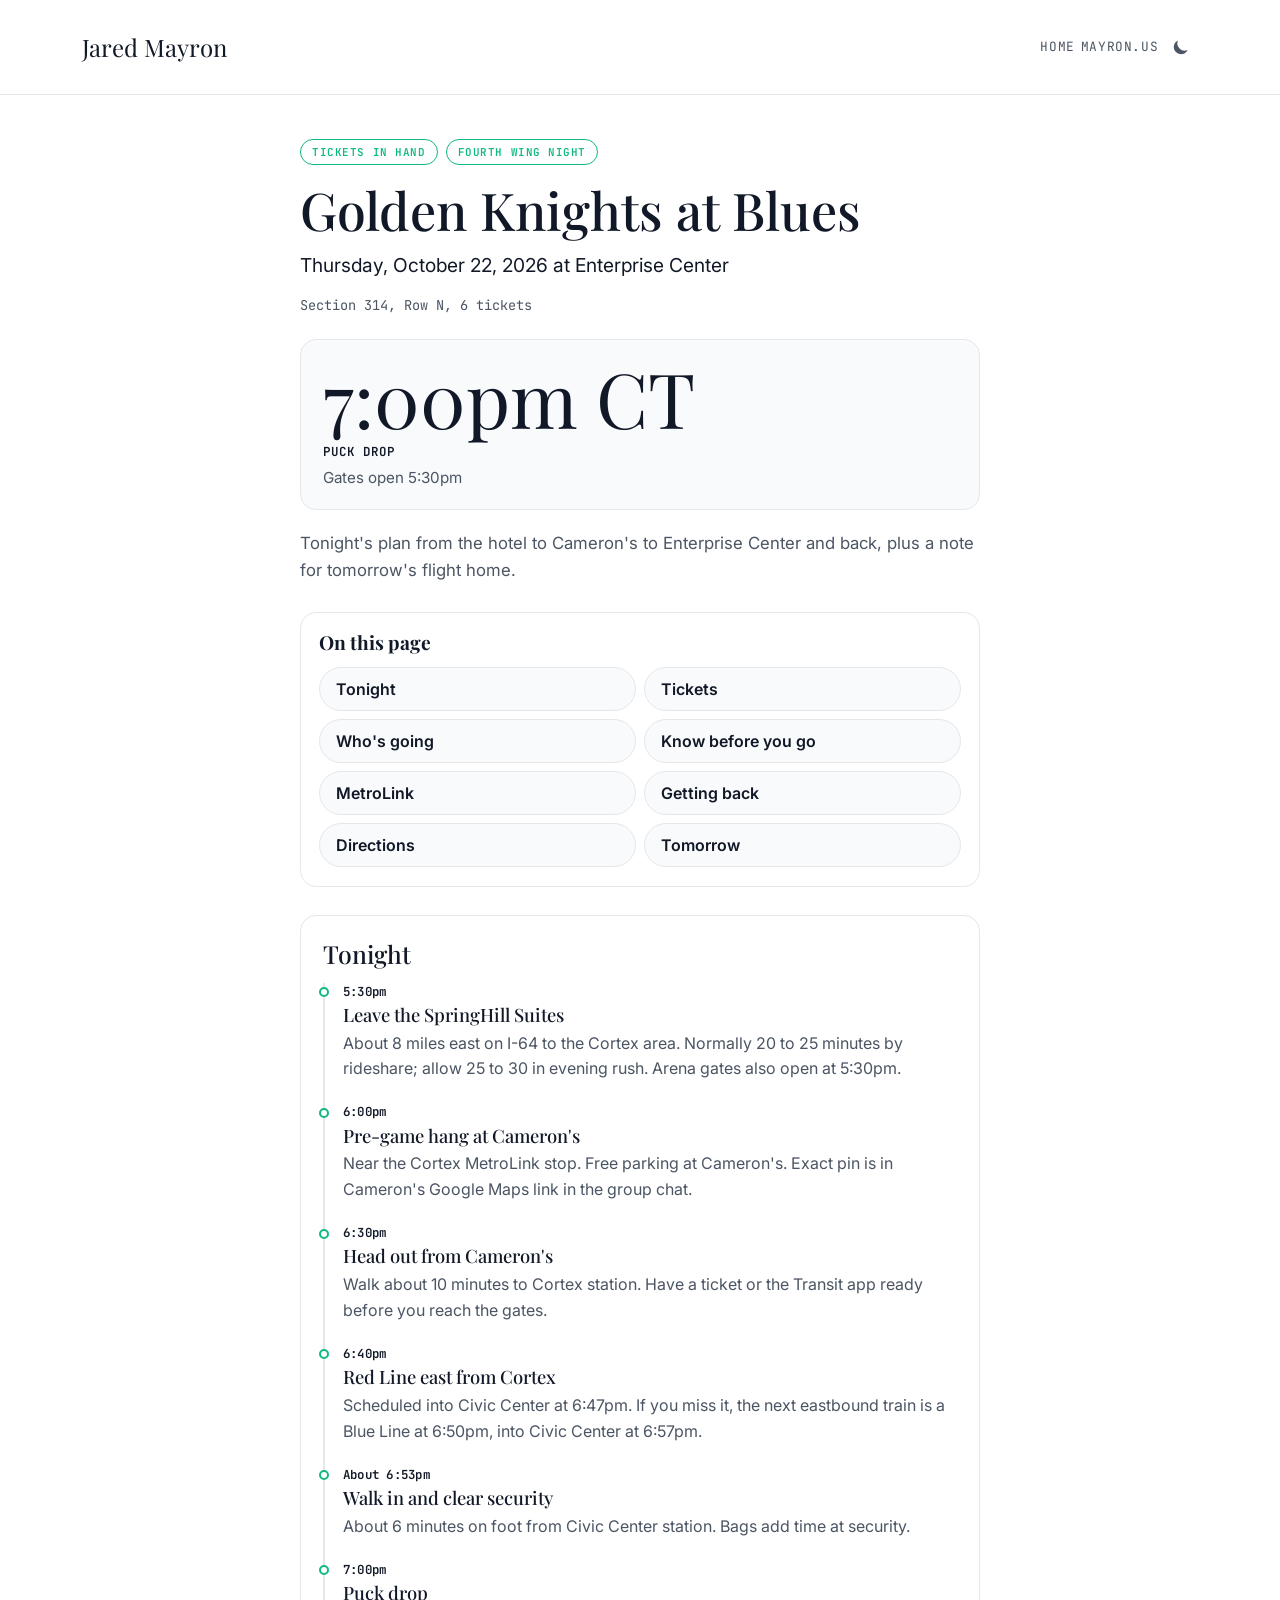
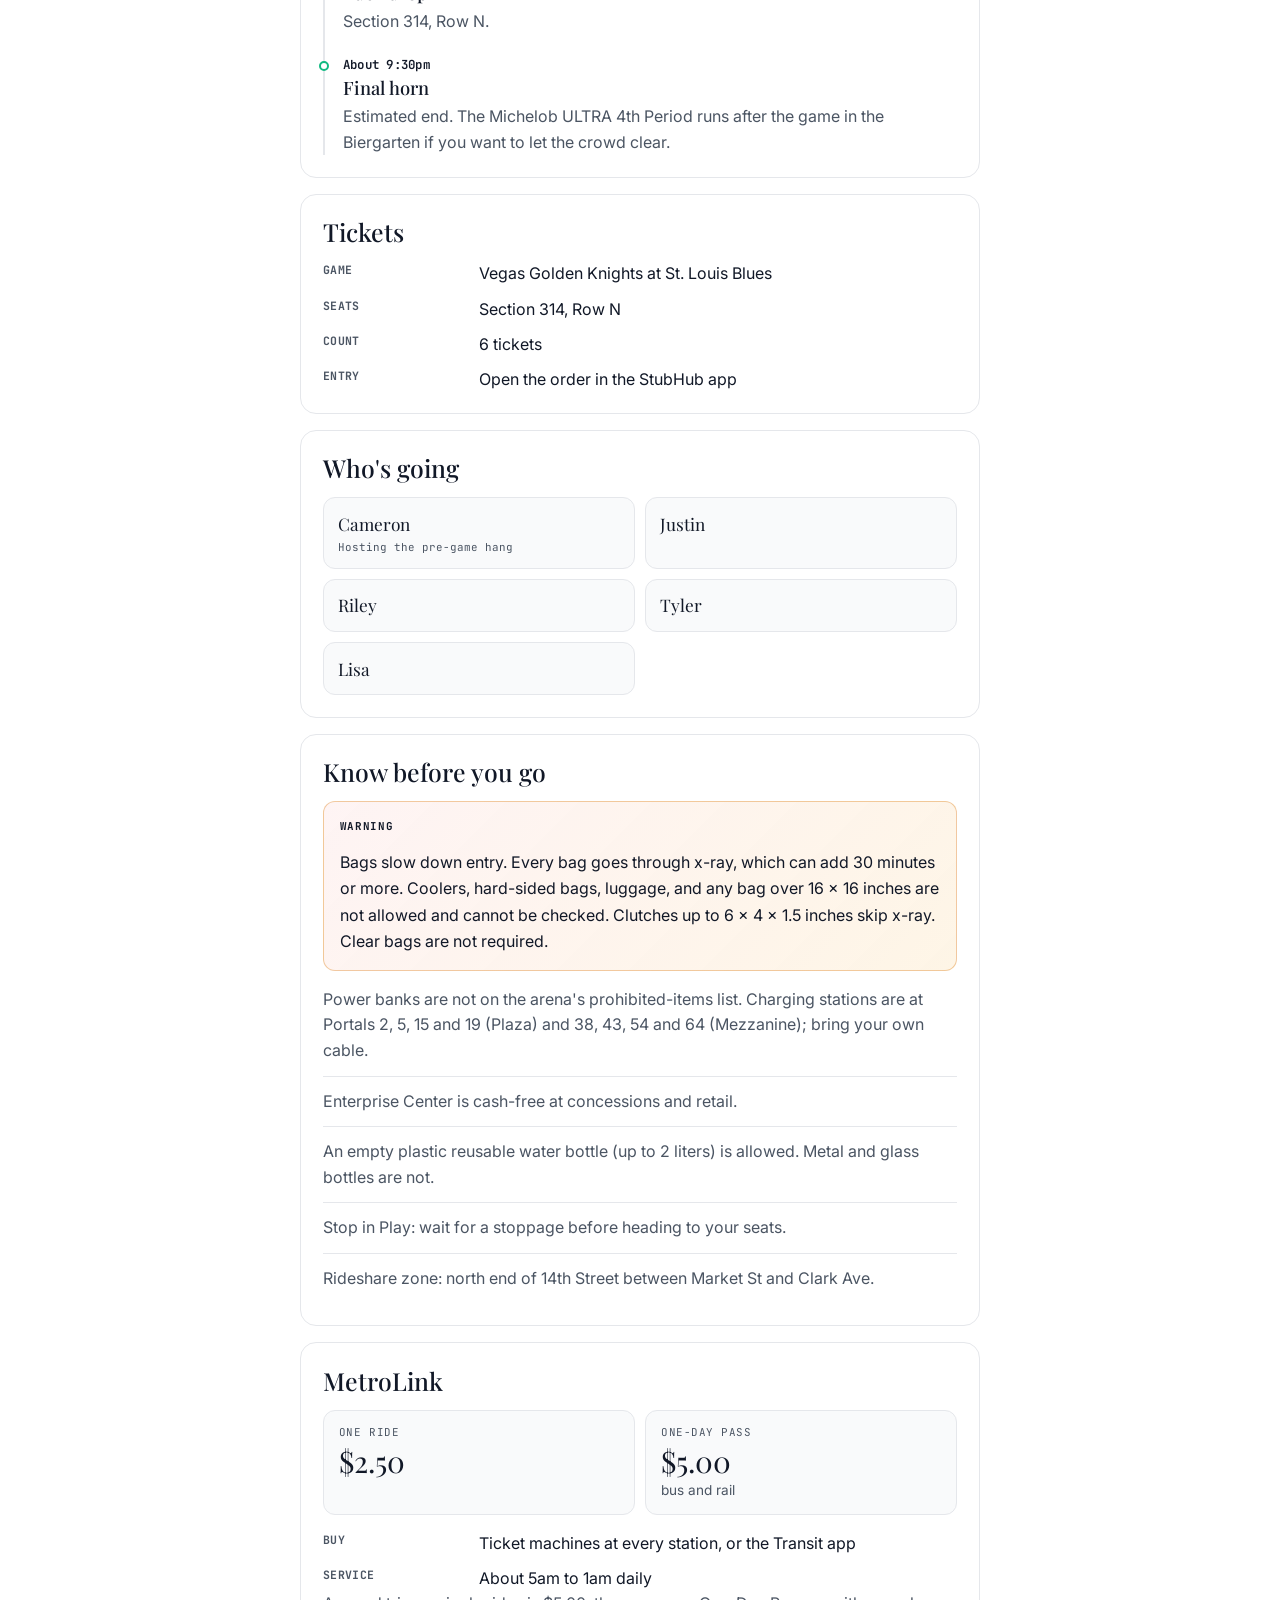
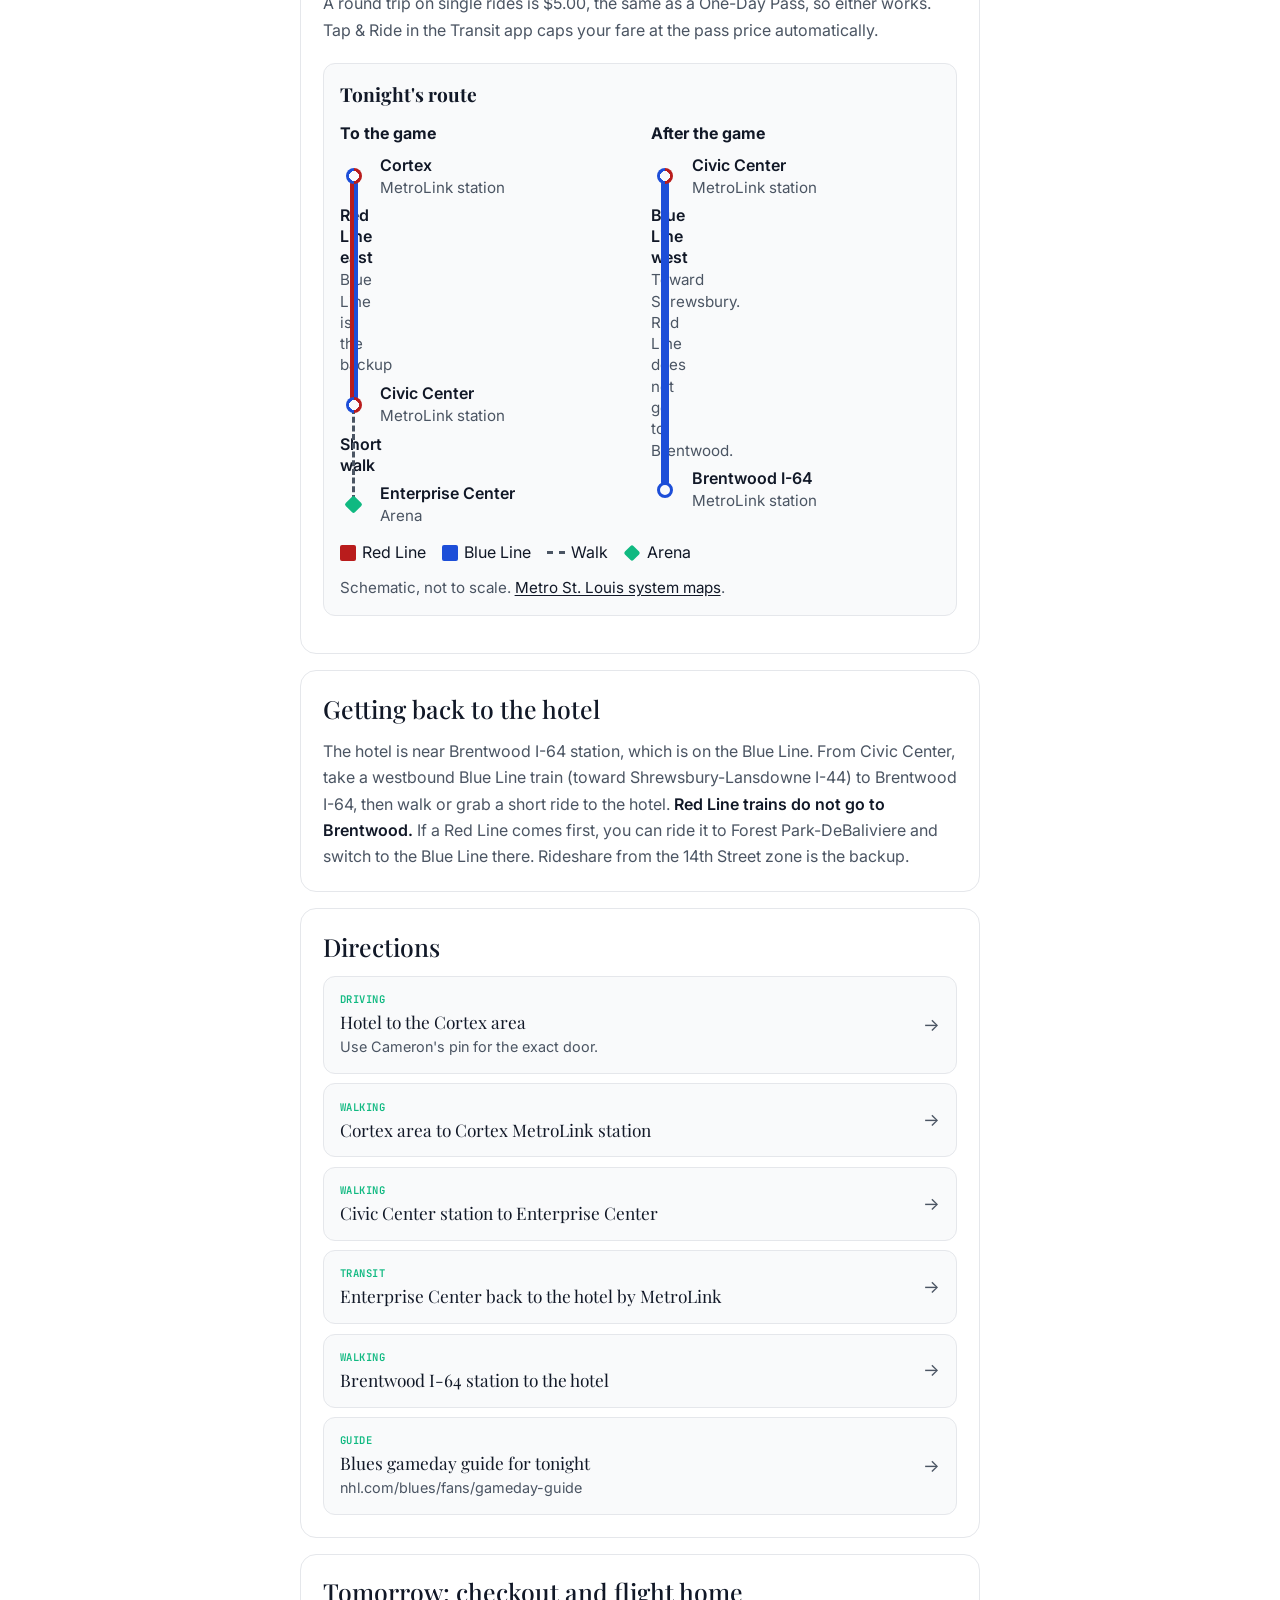
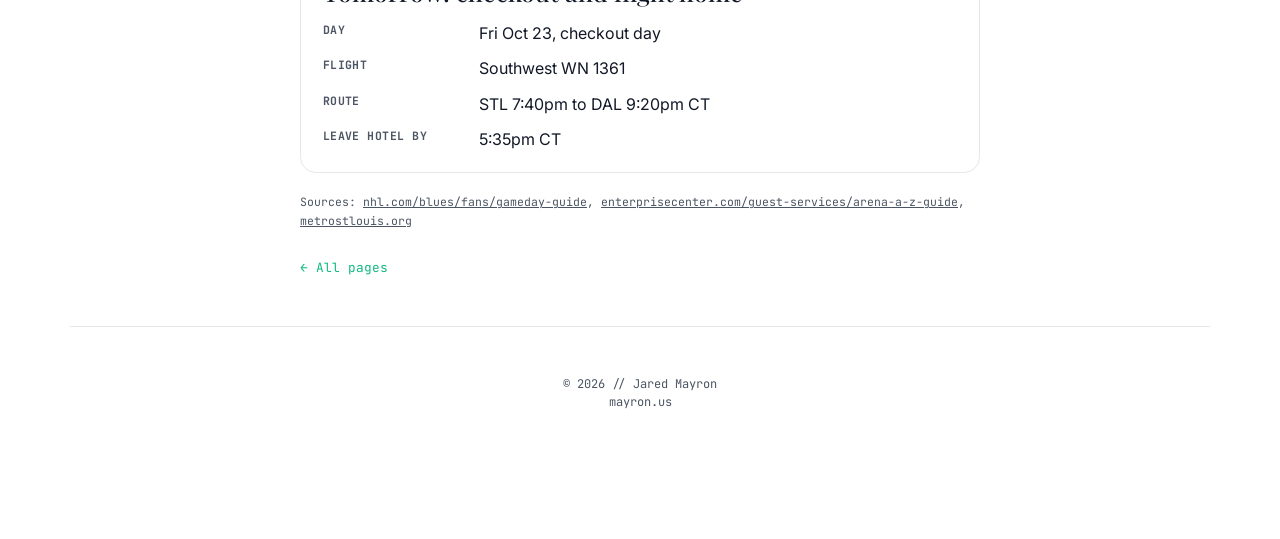
==== commit 66b34276: "Cache-bust styles and space the contents box GitHub Pages was serving a cached site.css, so the new " ====
--- a/blues-2026-10-22/index.html
+++ b/blues-2026-10-22/index.html
@@ -23,8 +23,8 @@
   <link href="https://fonts.googleapis.com/css2?family=Playfair+Display:wght@700&family=JetBrains+Mono:wght@400;600&family=Inter:wght@400;600;700&display=swap" rel="stylesheet">
   <link rel="icon" type="image/svg+xml" href="/STATIC/images/favicon.svg">
   <link href="https://cdn.jsdelivr.net/npm/bootstrap@5.3.3/dist/css/bootstrap.min.css" rel="stylesheet" integrity="sha384-QWTKZyjpPEjISv5WaRU9OFeRpok6YctnYmDr5pNlyT2bRjXh0JMhjY6hW+ALEwIH" crossorigin="anonymous">
-  <link rel="stylesheet" href="/STATIC/styles/main.css">
-  <link rel="stylesheet" href="/STATIC/styles/site.css">
+  <link rel="stylesheet" href="/STATIC/styles/main.css?v=3">
+  <link rel="stylesheet" href="/STATIC/styles/site.css?v=3">
 </head>
 <body>
   <nav class="navbar">
--- a/STATIC/styles/site.css
+++ b/STATIC/styles/site.css
@@ -150,7 +150,7 @@
 }
 
 .on-page {
-    margin-top: 1.5rem;
+    margin-top: 1.75rem;
     background: var(--card-bg);
     border: 1px solid var(--border-subtle);
     border-radius: 16px;
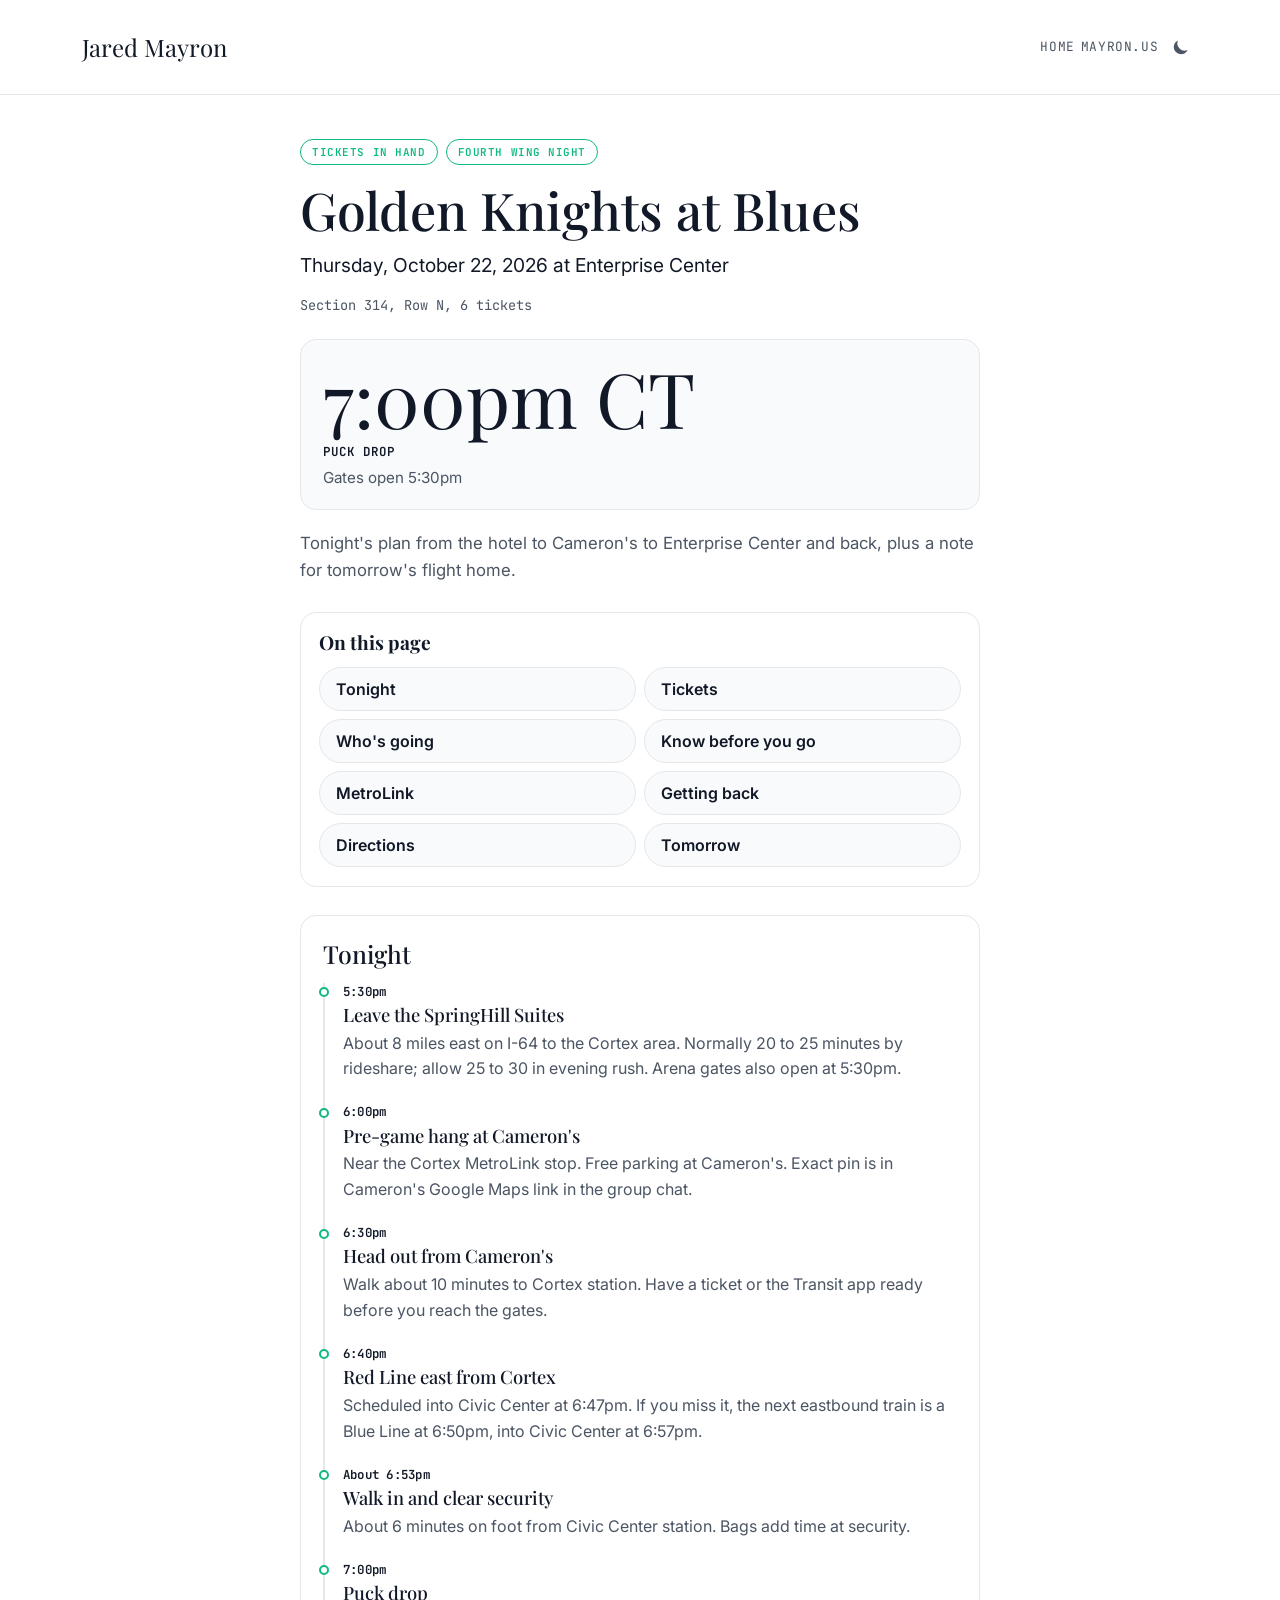
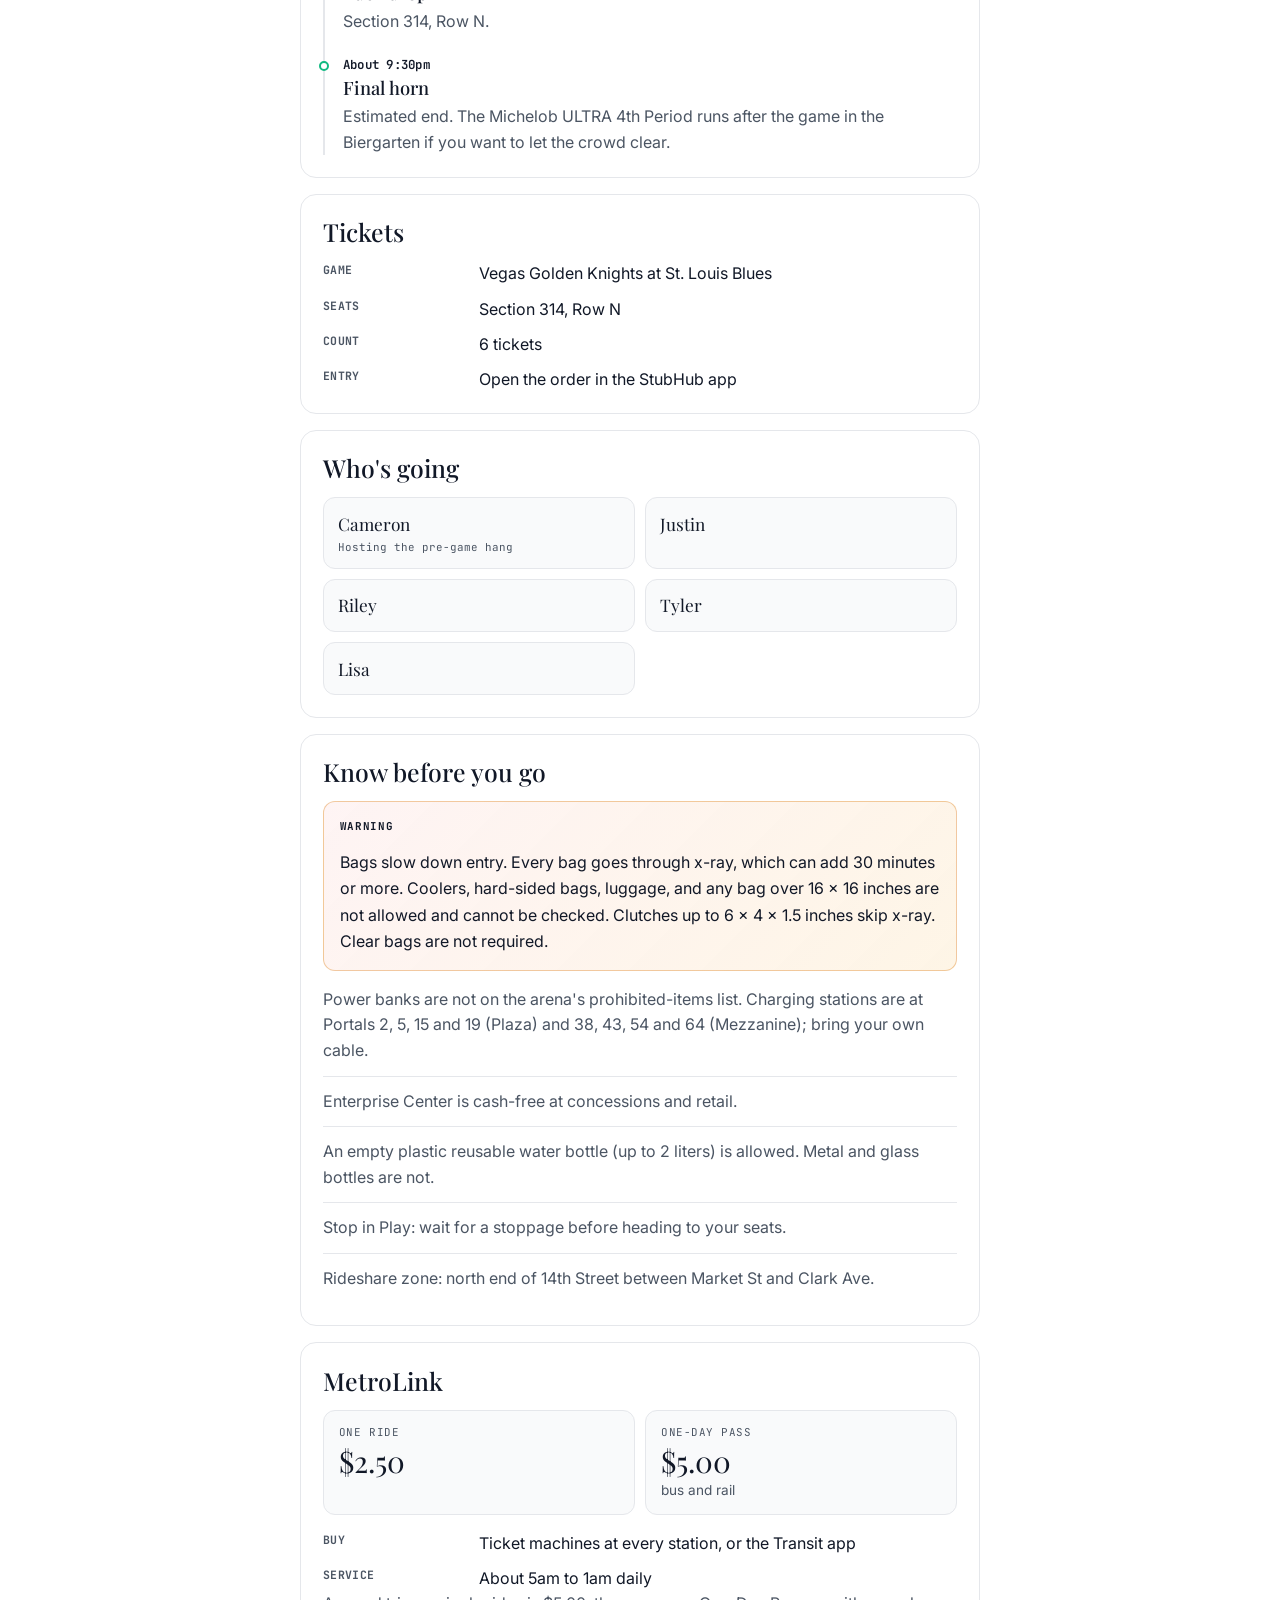
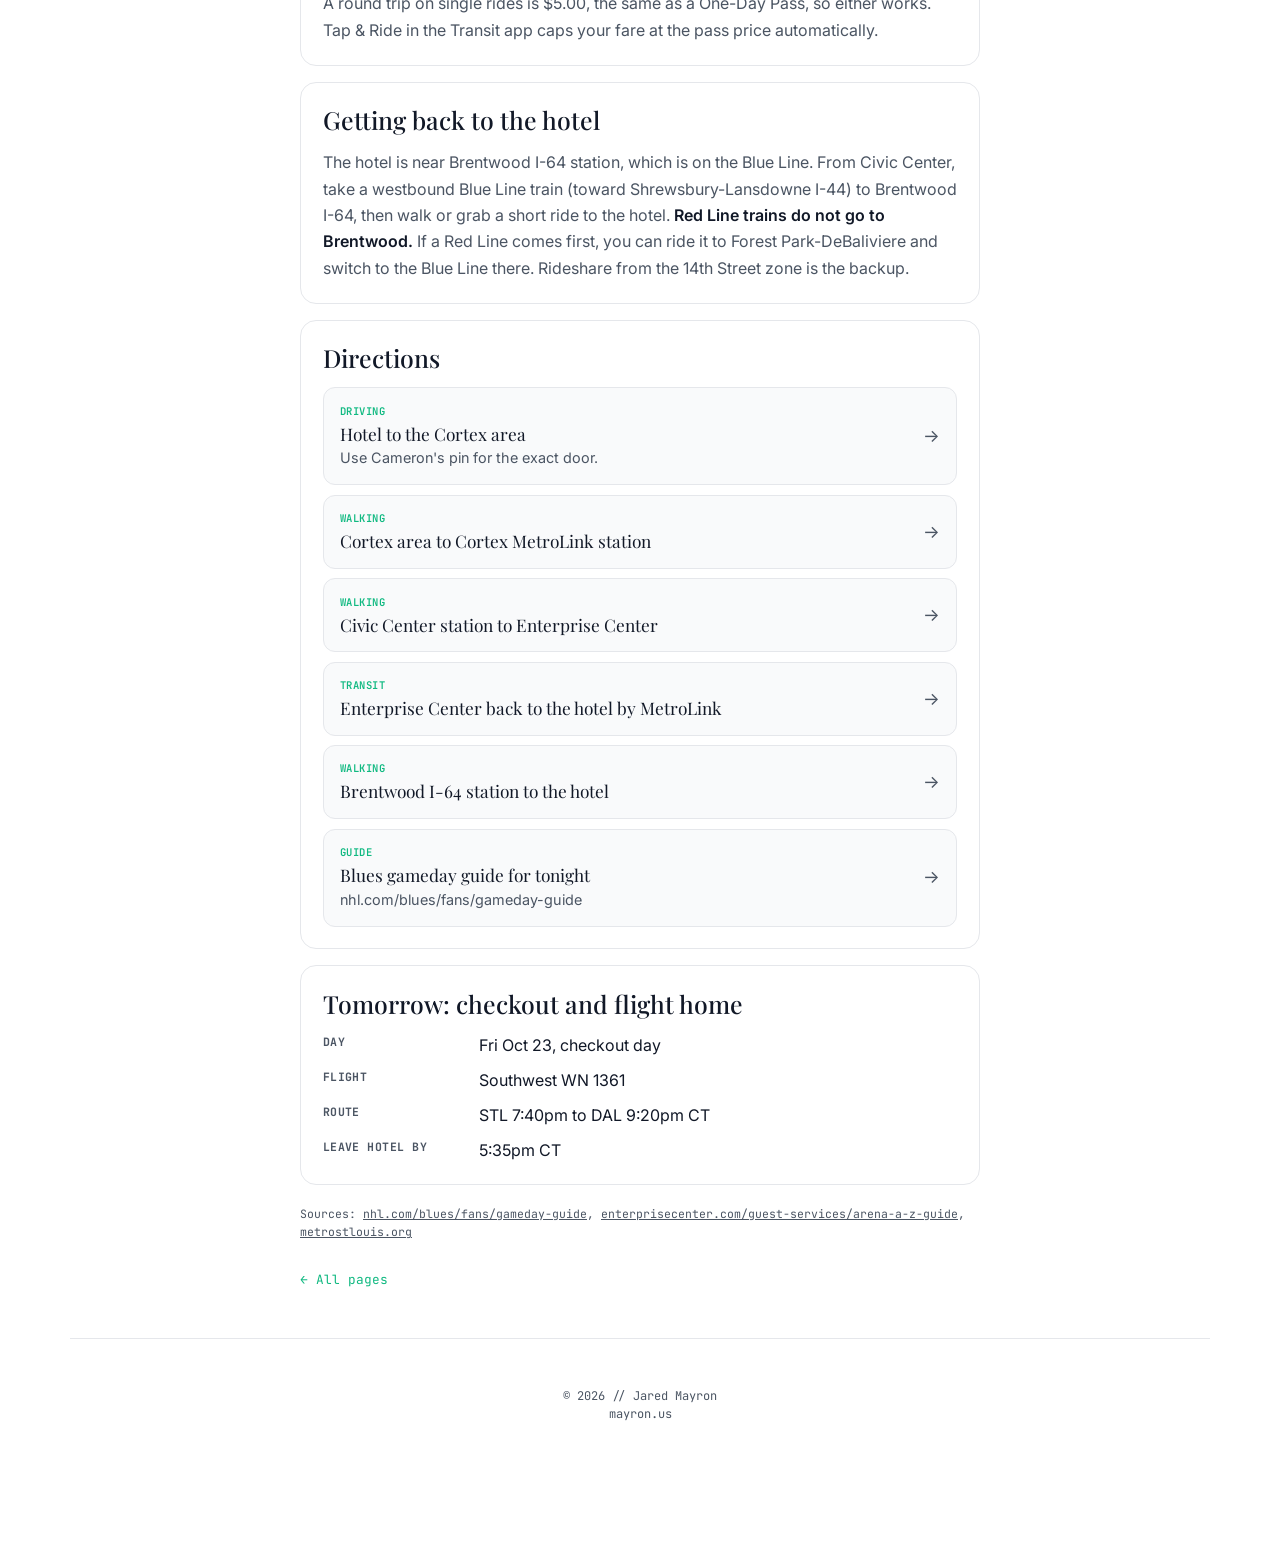
==== commit badc54a5: "Remove the Tonight's route diagram Drop the MetroLink schematic, its caption and system-map link, an" ====
--- a/blues-2026-10-22/index.html
+++ b/blues-2026-10-22/index.html
@@ -24,7 +24,7 @@
   <link rel="icon" type="image/svg+xml" href="/STATIC/images/favicon.svg">
   <link href="https://cdn.jsdelivr.net/npm/bootstrap@5.3.3/dist/css/bootstrap.min.css" rel="stylesheet" integrity="sha384-QWTKZyjpPEjISv5WaRU9OFeRpok6YctnYmDr5pNlyT2bRjXh0JMhjY6hW+ALEwIH" crossorigin="anonymous">
   <link rel="stylesheet" href="/STATIC/styles/main.css?v=3">
-  <link rel="stylesheet" href="/STATIC/styles/site.css?v=3">
+  <link rel="stylesheet" href="/STATIC/styles/site.css?v=4">
 </head>
 <body>
   <nav class="navbar">
@@ -184,83 +184,6 @@
           <dd>About 5am to 1am daily</dd>
         </dl>
         <p class="fare-note">A round trip on single rides is $5.00, the same as a One-Day Pass, so either works. Tap &amp; Ride in the Transit app caps your fare at the pass price automatically.</p>
-        <figure class="route-map">
-          <figcaption id="route-map-title" class="route-map-title">Tonight's route</figcaption>
-          <div class="route-diagram" role="img" aria-labelledby="route-map-title route-map-desc">
-            <p id="route-map-desc" class="visually-hidden">Schematic, not to scale. To the game: Cortex station to Civic Center on the Red Line east, with the Blue Line as backup, then a short walk to Enterprise Center. After the game: Blue Line west from Civic Center to Brentwood I-64. The Red Line does not go to Brentwood.</p>
-            <div class="route-legs" aria-hidden="true">
-              <div class="route-leg">
-                <p class="route-leg-kicker">To the game</p>
-                <ol class="route-rail">
-                  <li class="route-stop">
-                    <span class="route-mark route-mark-shared"></span>
-                    <span class="route-copy">
-                      <span class="route-name">Cortex</span>
-                      <span class="route-kind">MetroLink station</span>
-                    </span>
-                  </li>
-                  <li class="route-hop route-hop-both">
-                    <span class="route-copy">
-                      <span class="route-name">Red Line east</span>
-                      <span class="route-kind">Blue Line is the backup</span>
-                    </span>
-                  </li>
-                  <li class="route-stop">
-                    <span class="route-mark route-mark-shared"></span>
-                    <span class="route-copy">
-                      <span class="route-name">Civic Center</span>
-                      <span class="route-kind">MetroLink station</span>
-                    </span>
-                  </li>
-                  <li class="route-hop route-hop-walk">
-                    <span class="route-copy">
-                      <span class="route-name">Short walk</span>
-                    </span>
-                  </li>
-                  <li class="route-stop">
-                    <span class="route-mark route-mark-arena"></span>
-                    <span class="route-copy">
-                      <span class="route-name">Enterprise Center</span>
-                      <span class="route-kind">Arena</span>
-                    </span>
-                  </li>
-                </ol>
-              </div>
-              <div class="route-leg">
-                <p class="route-leg-kicker">After the game</p>
-                <ol class="route-rail">
-                  <li class="route-stop">
-                    <span class="route-mark route-mark-shared"></span>
-                    <span class="route-copy">
-                      <span class="route-name">Civic Center</span>
-                      <span class="route-kind">MetroLink station</span>
-                    </span>
-                  </li>
-                  <li class="route-hop route-hop-blue">
-                    <span class="route-copy">
-                      <span class="route-name">Blue Line west</span>
-                      <span class="route-kind">Toward Shrewsbury. Red Line does not go to Brentwood.</span>
-                    </span>
-                  </li>
-                  <li class="route-stop">
-                    <span class="route-mark route-mark-blue"></span>
-                    <span class="route-copy">
-                      <span class="route-name">Brentwood I-64</span>
-                      <span class="route-kind">MetroLink station</span>
-                    </span>
-                  </li>
-                </ol>
-              </div>
-            </div>
-          </div>
-          <ul class="route-legend" aria-hidden="true">
-            <li><span class="route-swatch route-swatch-red"></span>Red Line</li>
-            <li><span class="route-swatch route-swatch-blue"></span>Blue Line</li>
-            <li><span class="route-swatch route-swatch-walk"></span>Walk</li>
-            <li><span class="route-swatch route-swatch-arena"></span>Arena</li>
-          </ul>
-          <p class="route-map-note">Schematic, not to scale. <a href="https://www.metrostlouis.org/system-maps/">Metro St. Louis system maps</a>.</p>
-        </figure>
       </section>
 
       <section class="panel" id="back" aria-labelledby="back-title">
--- a/STATIC/styles/site.css
+++ b/STATIC/styles/site.css
@@ -47,7 +47,6 @@
 .page-card:focus-visible,
 .link-card:focus-visible,
 .on-page a:focus-visible,
-.route-map a:focus-visible,
 .back a:focus-visible,
 .sources a:focus-visible {
     outline: 2px solid var(--accent-green);
@@ -194,204 +193,6 @@
     border-color: var(--accent-green);
     background: var(--card-bg);
     color: var(--text-main);
-}
-
-.route-map {
-    --line-red: #b91c1c;
-    --line-blue: #1d4ed8;
-    --route-surface: var(--bg-muted);
-    margin-top: 1.25rem;
-    background: var(--bg-muted);
-    border: 1px solid var(--border-subtle);
-    border-radius: 12px;
-    padding: 1rem 1rem 0.95rem;
-}
-
-[data-theme='dark'] .route-map {
-    --line-red: #fca5a5;
-    --line-blue: #93c5fd;
-}
-
-.route-map-title {
-    font-family: 'Playfair Display', serif;
-    font-size: 1.2rem;
-    font-weight: 700;
-    color: var(--text-main);
-    margin: 0 0 0.9rem;
-}
-
-.route-legs {
-    display: grid;
-    grid-template-columns: 1fr;
-    gap: 1.35rem;
-}
-
-.route-map .route-leg-kicker {
-    margin: 0 0 0.65rem;
-    color: var(--text-main);
-    font-size: 1rem;
-    font-weight: 700;
-    line-height: 1.3;
-}
-
-.route-rail {
-    list-style: none;
-    margin: 0;
-    padding: 0;
-}
-
-.route-rail li {
-    position: relative;
-    display: grid;
-    grid-template-columns: 1.75rem 1fr;
-    column-gap: 0.8rem;
-    align-items: center;
-    min-height: 2.6rem;
-}
-
-.route-hop {
-    min-height: 3.4rem;
-    padding: 0.45rem 0;
-}
-
-.route-hop::before {
-    content: "";
-    position: absolute;
-    left: calc(0.875rem - 4px);
-    width: 8px;
-    top: -1.15rem;
-    bottom: -1.15rem;
-    border-radius: 4px;
-    z-index: 0;
-}
-
-.route-hop-both::before {
-    background: linear-gradient(90deg, var(--line-red) 0 50%, var(--line-blue) 50% 100%);
-}
-
-.route-hop-blue::before {
-    background: var(--line-blue);
-}
-
-.route-hop-walk::before {
-    width: 0;
-    left: calc(0.875rem - 1.5px);
-    border-left: 3px dashed var(--text-secondary);
-    background: none;
-    border-radius: 0;
-}
-
-.route-mark {
-    position: relative;
-    z-index: 1;
-    justify-self: center;
-    width: 16px;
-    height: 16px;
-    box-sizing: border-box;
-}
-
-.route-mark-shared {
-    border-radius: 50%;
-    background:
-        radial-gradient(circle at center, var(--route-surface) 42%, transparent 44%),
-        conic-gradient(var(--line-red) 0 50%, var(--line-blue) 50% 100%);
-}
-
-.route-mark-blue {
-    border-radius: 50%;
-    background: var(--route-surface);
-    border: 3px solid var(--line-blue);
-}
-
-.route-mark-arena {
-    width: 13px;
-    height: 13px;
-    border-radius: 2px;
-    background: var(--accent-green);
-    transform: rotate(45deg);
-}
-
-.route-name {
-    display: block;
-    color: var(--text-main);
-    font-size: 1rem;
-    font-weight: 600;
-    line-height: 1.3;
-}
-
-.route-kind {
-    display: block;
-    margin-top: 0.1rem;
-    color: var(--text-secondary);
-    font-size: 0.95rem;
-    line-height: 1.4;
-}
-
-.route-legend {
-    display: flex;
-    flex-wrap: wrap;
-    gap: 0.45rem 1rem;
-    list-style: none;
-    margin: 1rem 0 0;
-    padding: 0;
-    color: var(--text-main);
-    font-size: 1rem;
-    line-height: 1.3;
-}
-
-.route-legend li {
-    display: flex;
-    align-items: center;
-    gap: 0.4rem;
-}
-
-.route-swatch {
-    width: 1rem;
-    height: 1rem;
-    flex: 0 0 auto;
-    box-sizing: border-box;
-}
-
-.route-swatch-red {
-    background: var(--line-red);
-    border-radius: 2px;
-}
-
-.route-swatch-blue {
-    background: var(--line-blue);
-    border-radius: 2px;
-}
-
-.route-swatch-walk {
-    width: 1.1rem;
-    height: 0;
-    border-top: 3px dashed var(--text-secondary);
-    background: none;
-}
-
-.route-swatch-arena {
-    width: 0.75rem;
-    height: 0.75rem;
-    margin: 0 0.125rem;
-    background: var(--accent-green);
-    border-radius: 2px;
-    transform: rotate(45deg);
-}
-
-.route-map .route-map-note {
-    margin: 0.85rem 0 0;
-    color: var(--text-secondary);
-    font-size: 0.95rem;
-    line-height: 1.5;
-}
-
-.route-map-note a {
-    color: var(--text-main);
-    text-underline-offset: 0.15em;
-}
-
-.route-map-note a:hover {
-    color: var(--accent-green);
 }
 
 .stack {
@@ -813,8 +614,7 @@
 }
 
 @media (min-width: 700px) {
-    .on-page-links,
-    .route-legs {
+    .on-page-links {
         grid-template-columns: 1fr 1fr;
     }
 }
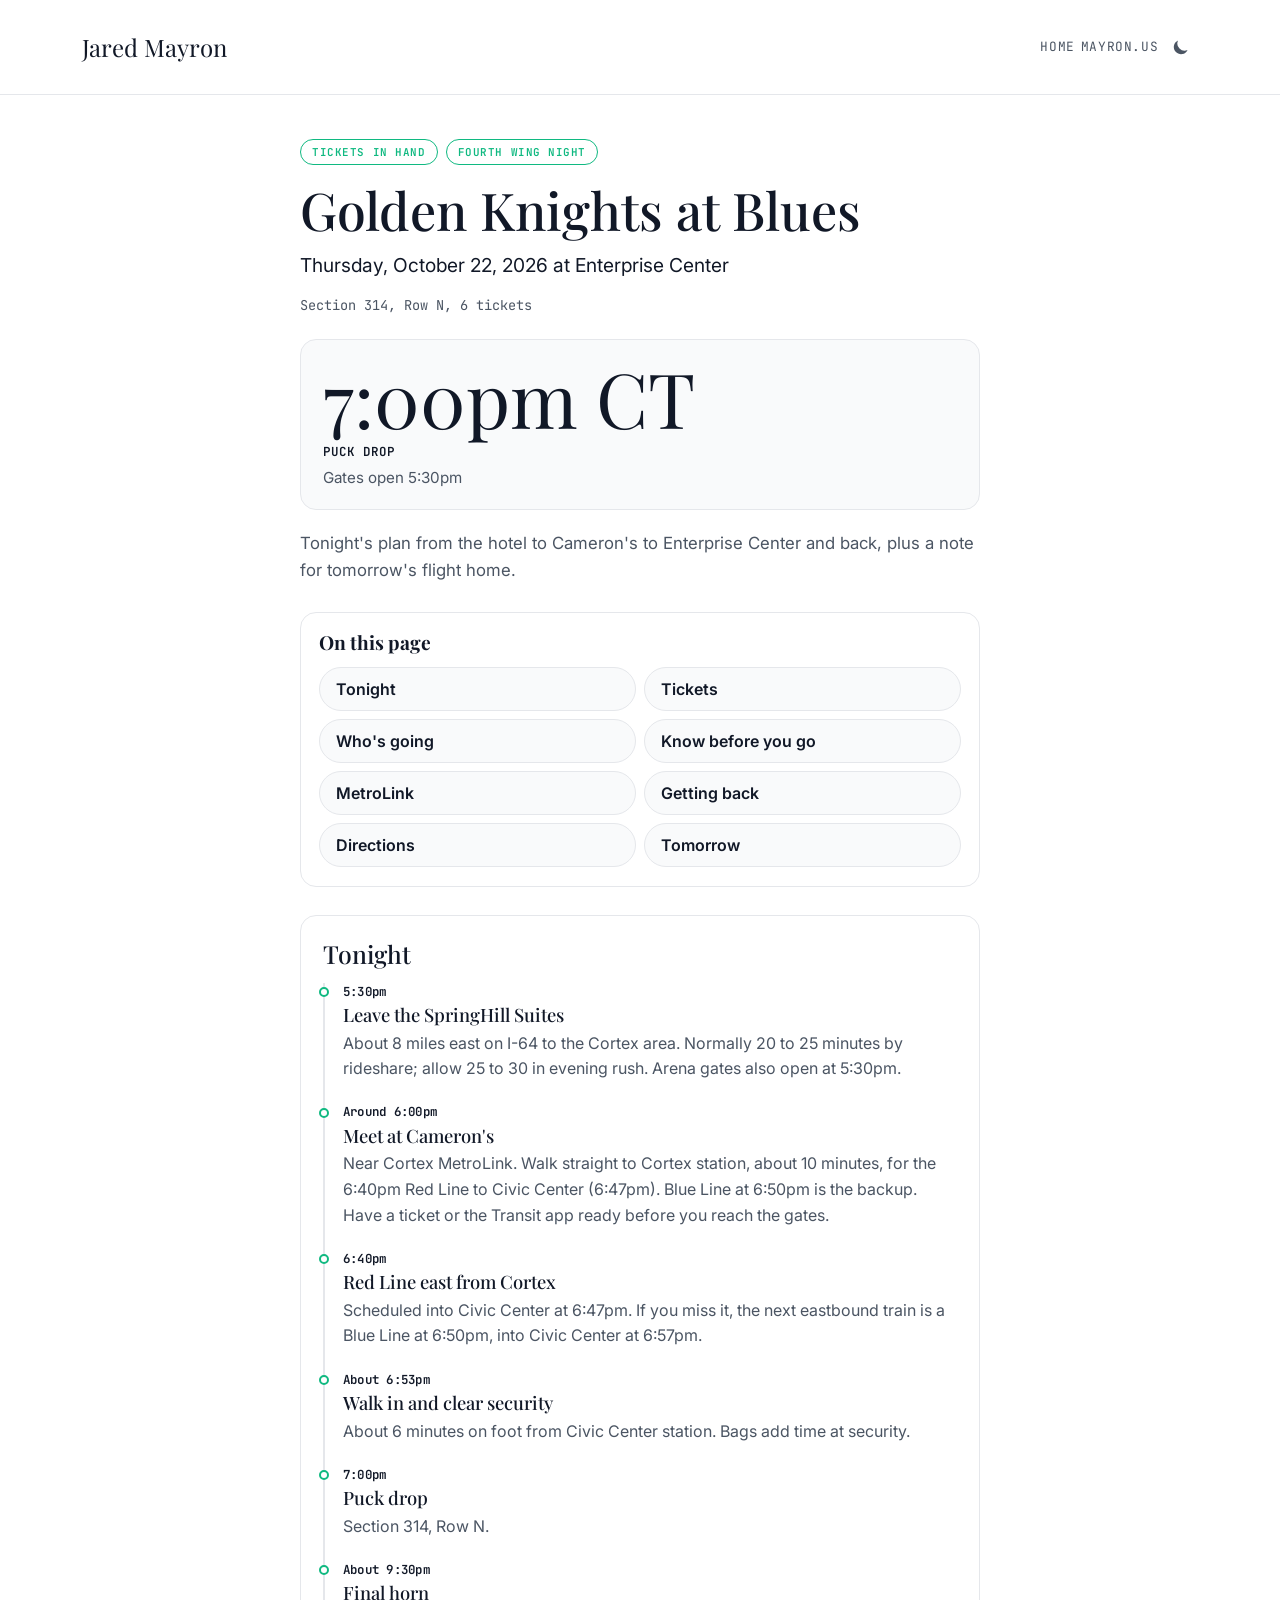
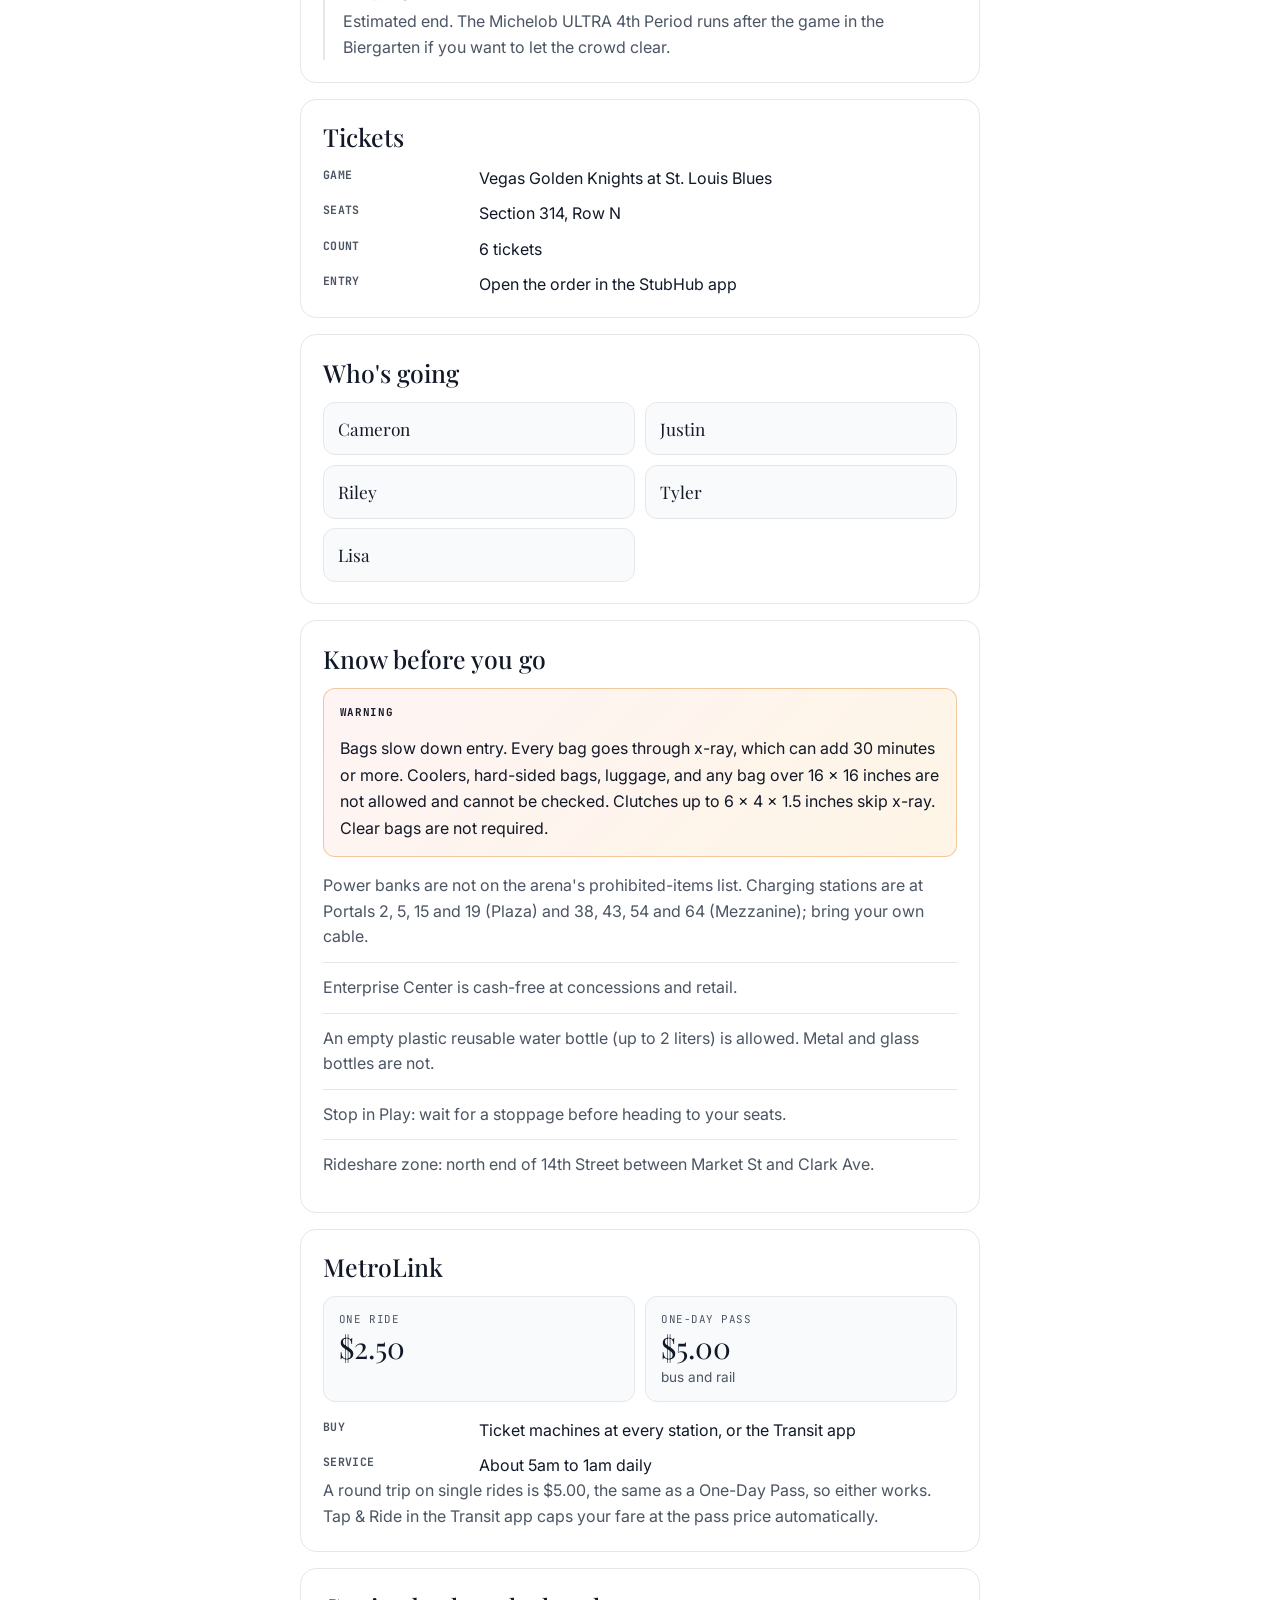
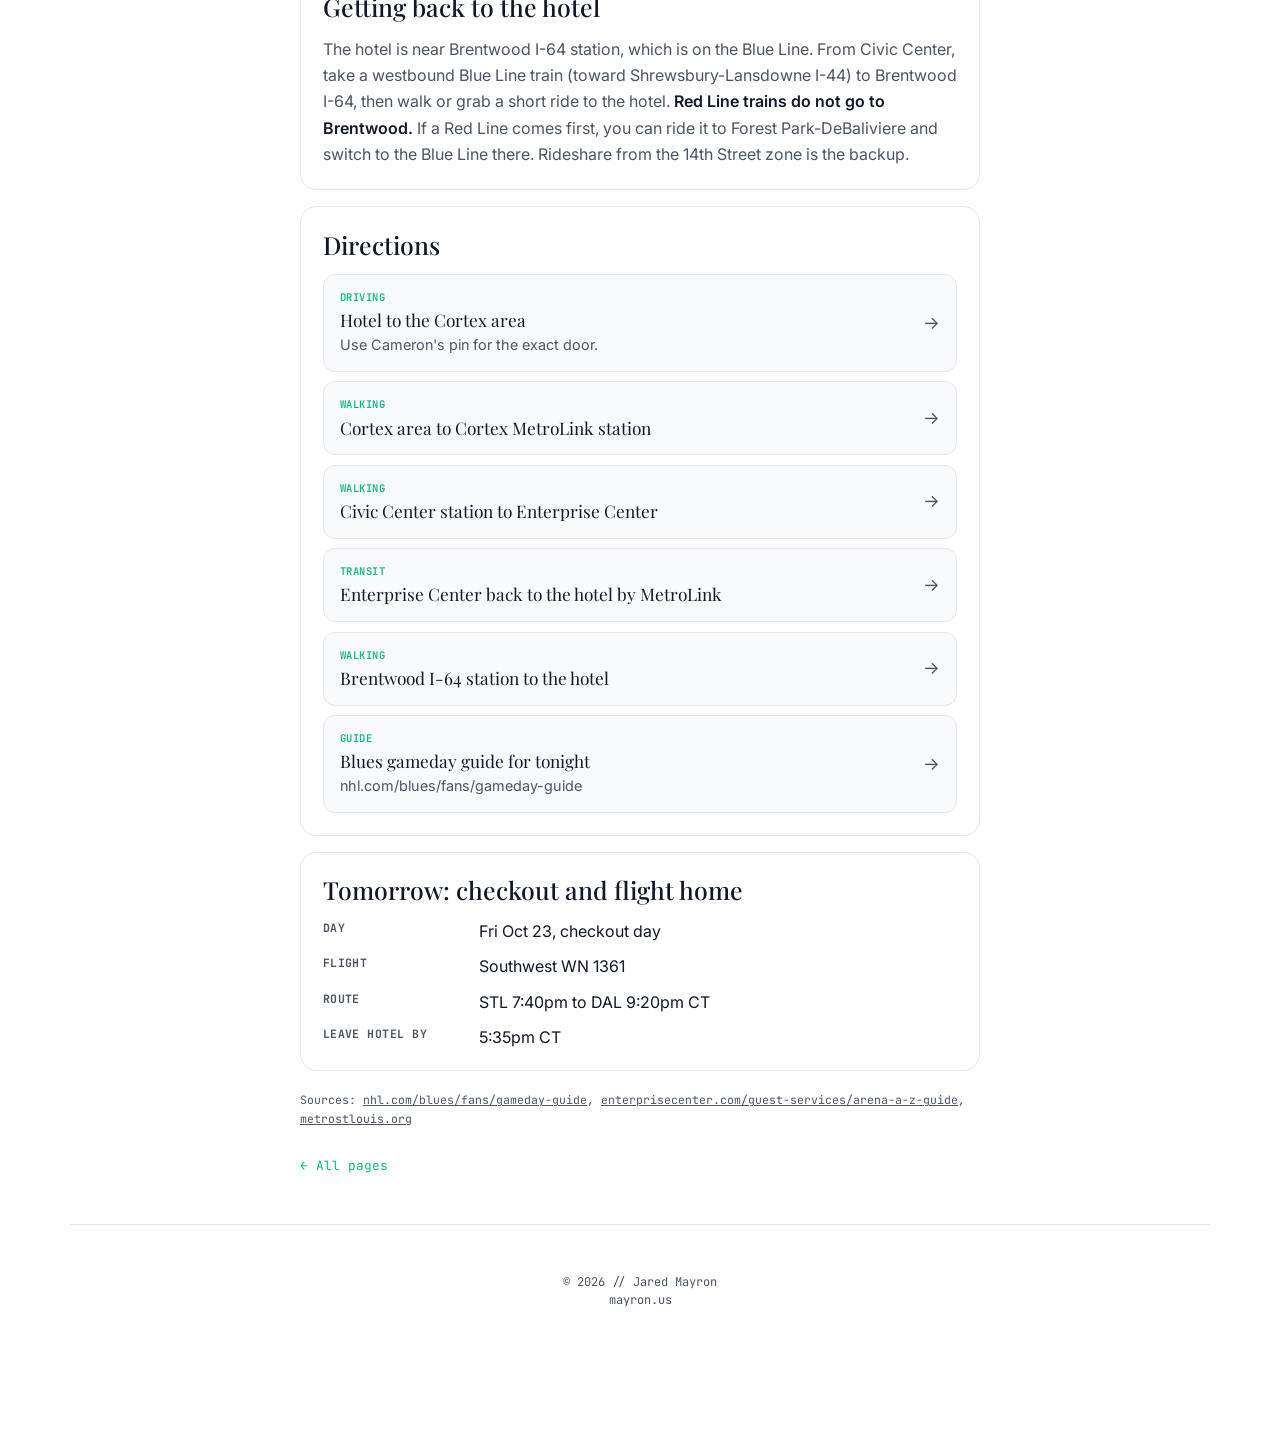
==== commit 5331c27d: "Drop the pre-game hang at Cameron's The group meets there around 6:00pm and walks straight to the Co" ====
--- a/blues-2026-10-22/index.html
+++ b/blues-2026-10-22/index.html
@@ -89,14 +89,9 @@
             <p>About 8 miles east on I-64 to the Cortex area. Normally 20 to 25 minutes by rideshare; allow 25 to 30 in evening rush. Arena gates also open at 5:30pm.</p>
           </li>
           <li class="step">
-            <time class="when" datetime="2026-10-22T18:00-05:00">6:00pm</time>
-            <h3>Pre-game hang at Cameron's</h3>
-            <p>Near the Cortex MetroLink stop. Free parking at Cameron's. Exact pin is in Cameron's Google Maps link in the group chat.</p>
-          </li>
-          <li class="step">
-            <time class="when" datetime="2026-10-22T18:30-05:00">6:30pm</time>
-            <h3>Head out from Cameron's</h3>
-            <p>Walk about 10 minutes to Cortex station. Have a ticket or the Transit app ready before you reach the gates.</p>
+            <time class="when" datetime="2026-10-22T18:00-05:00">Around 6:00pm</time>
+            <h3>Meet at Cameron's</h3>
+            <p>Near Cortex MetroLink. Walk straight to Cortex station, about 10 minutes, for the 6:40pm Red Line to Civic Center (6:47pm). Blue Line at 6:50pm is the backup. Have a ticket or the Transit app ready before you reach the gates.</p>
           </li>
           <li class="step">
             <time class="when" datetime="2026-10-22T18:40-05:00">6:40pm</time>
@@ -138,10 +133,7 @@
       <section class="panel" id="whos-going" aria-labelledby="whos-going-title">
         <h2 id="whos-going-title" class="serif">Who's going</h2>
         <ul class="people">
-          <li class="person">
-            <span class="name">Cameron</span>
-            <span class="role">Hosting the pre-game hang</span>
-          </li>
+          <li class="person"><span class="name">Cameron</span></li>
           <li class="person"><span class="name">Justin</span></li>
           <li class="person"><span class="name">Riley</span></li>
           <li class="person"><span class="name">Tyler</span></li>
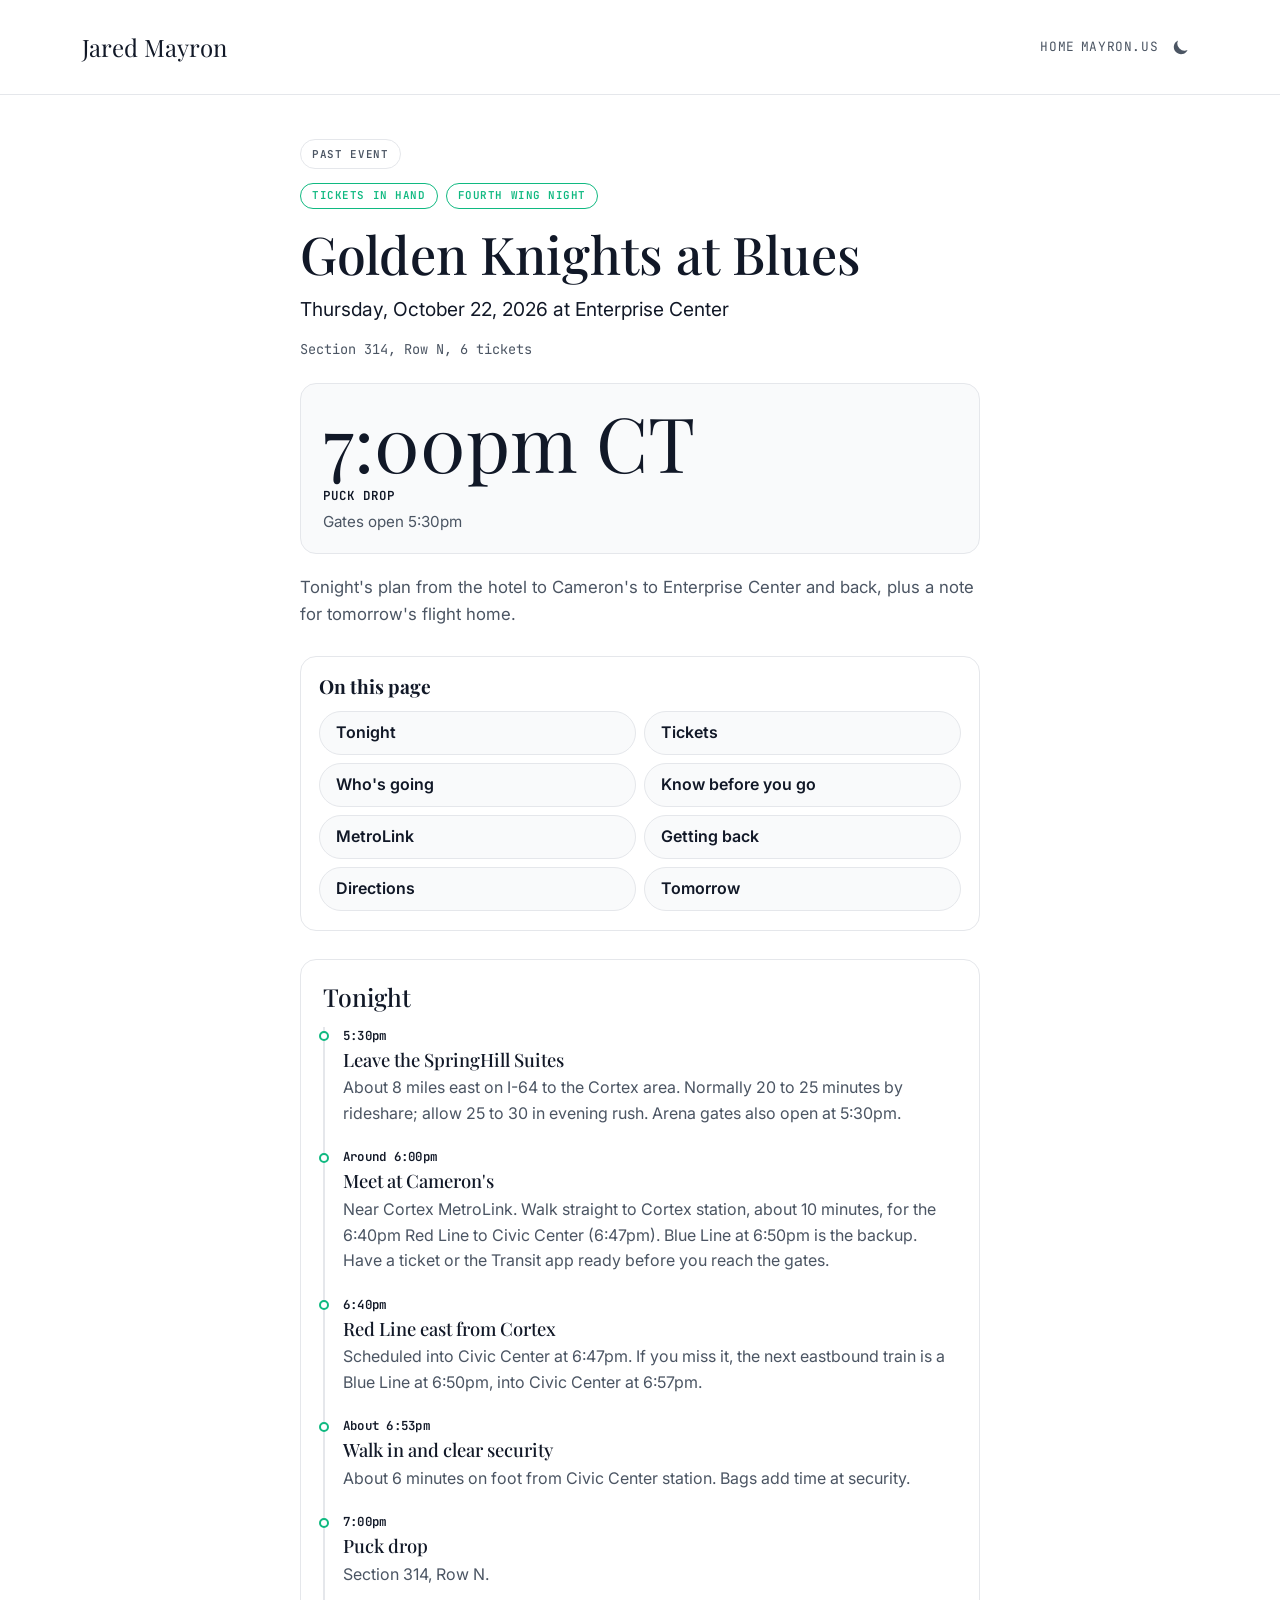
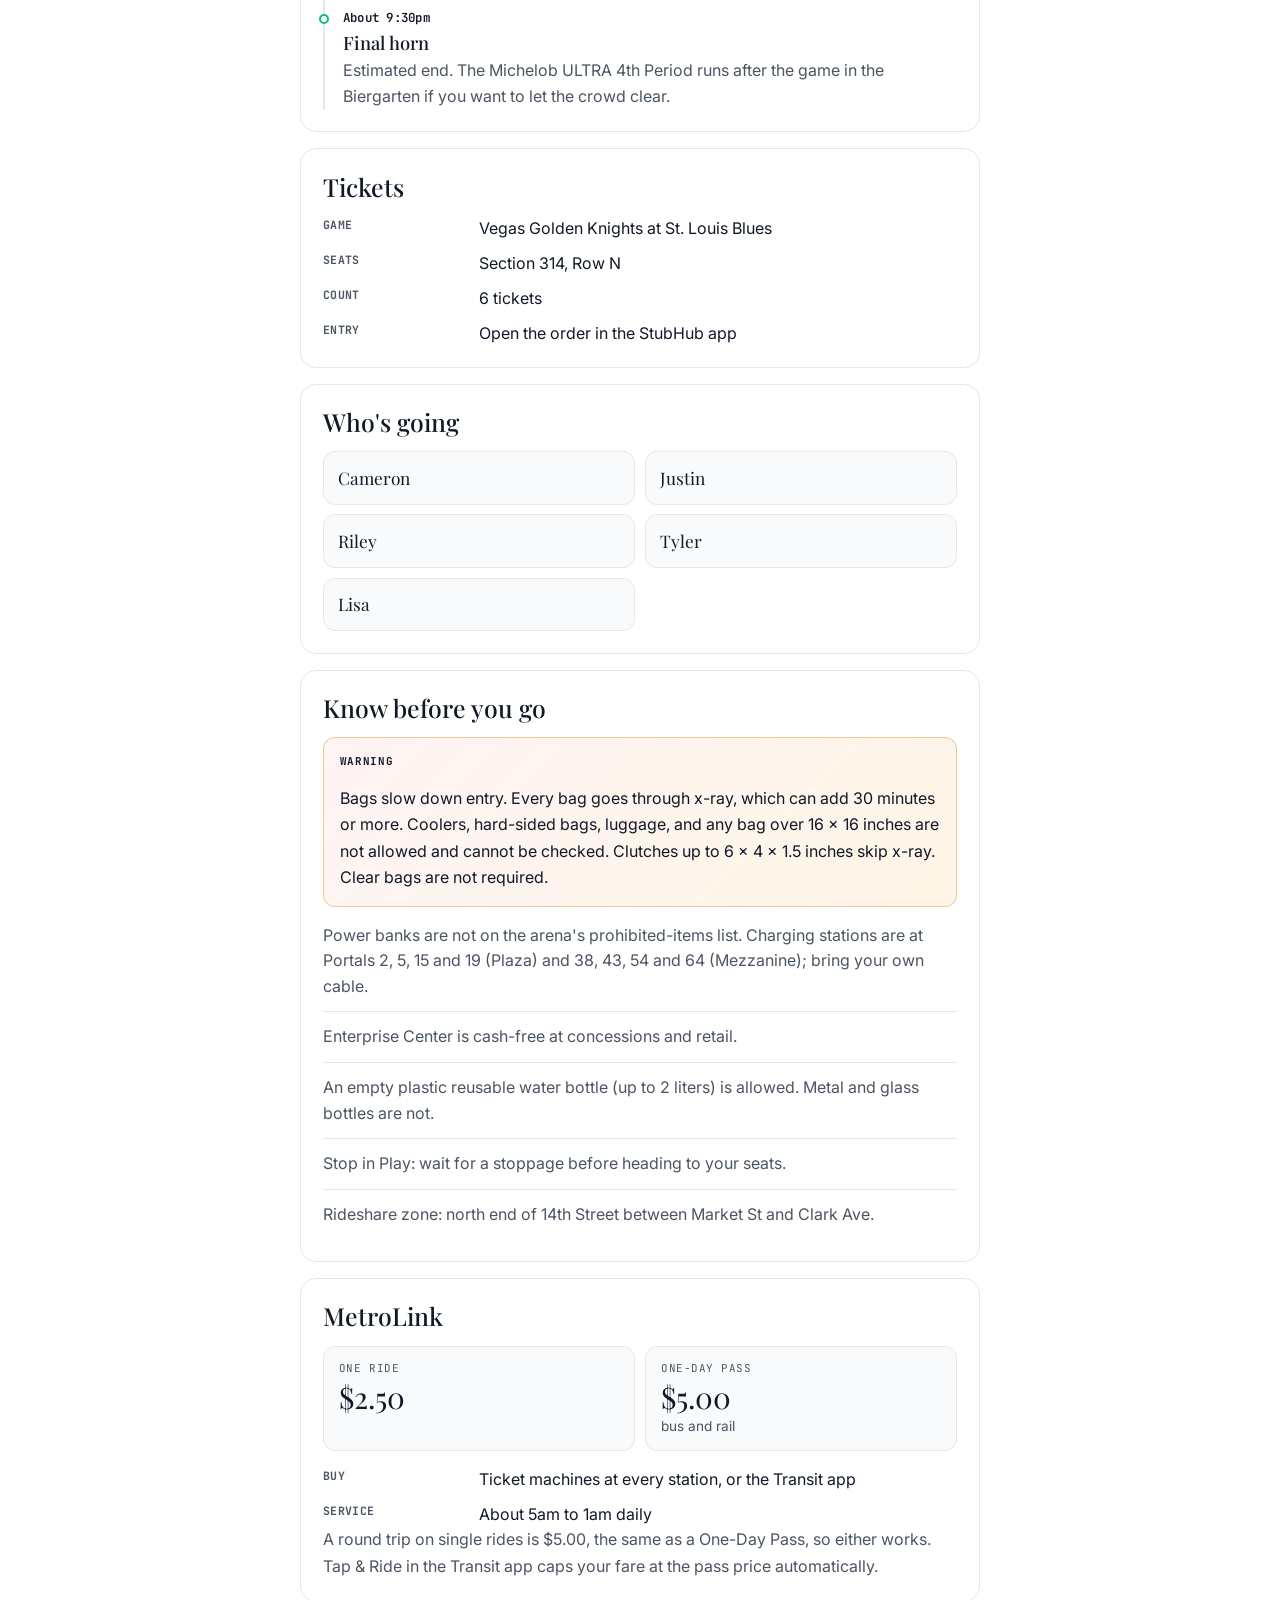
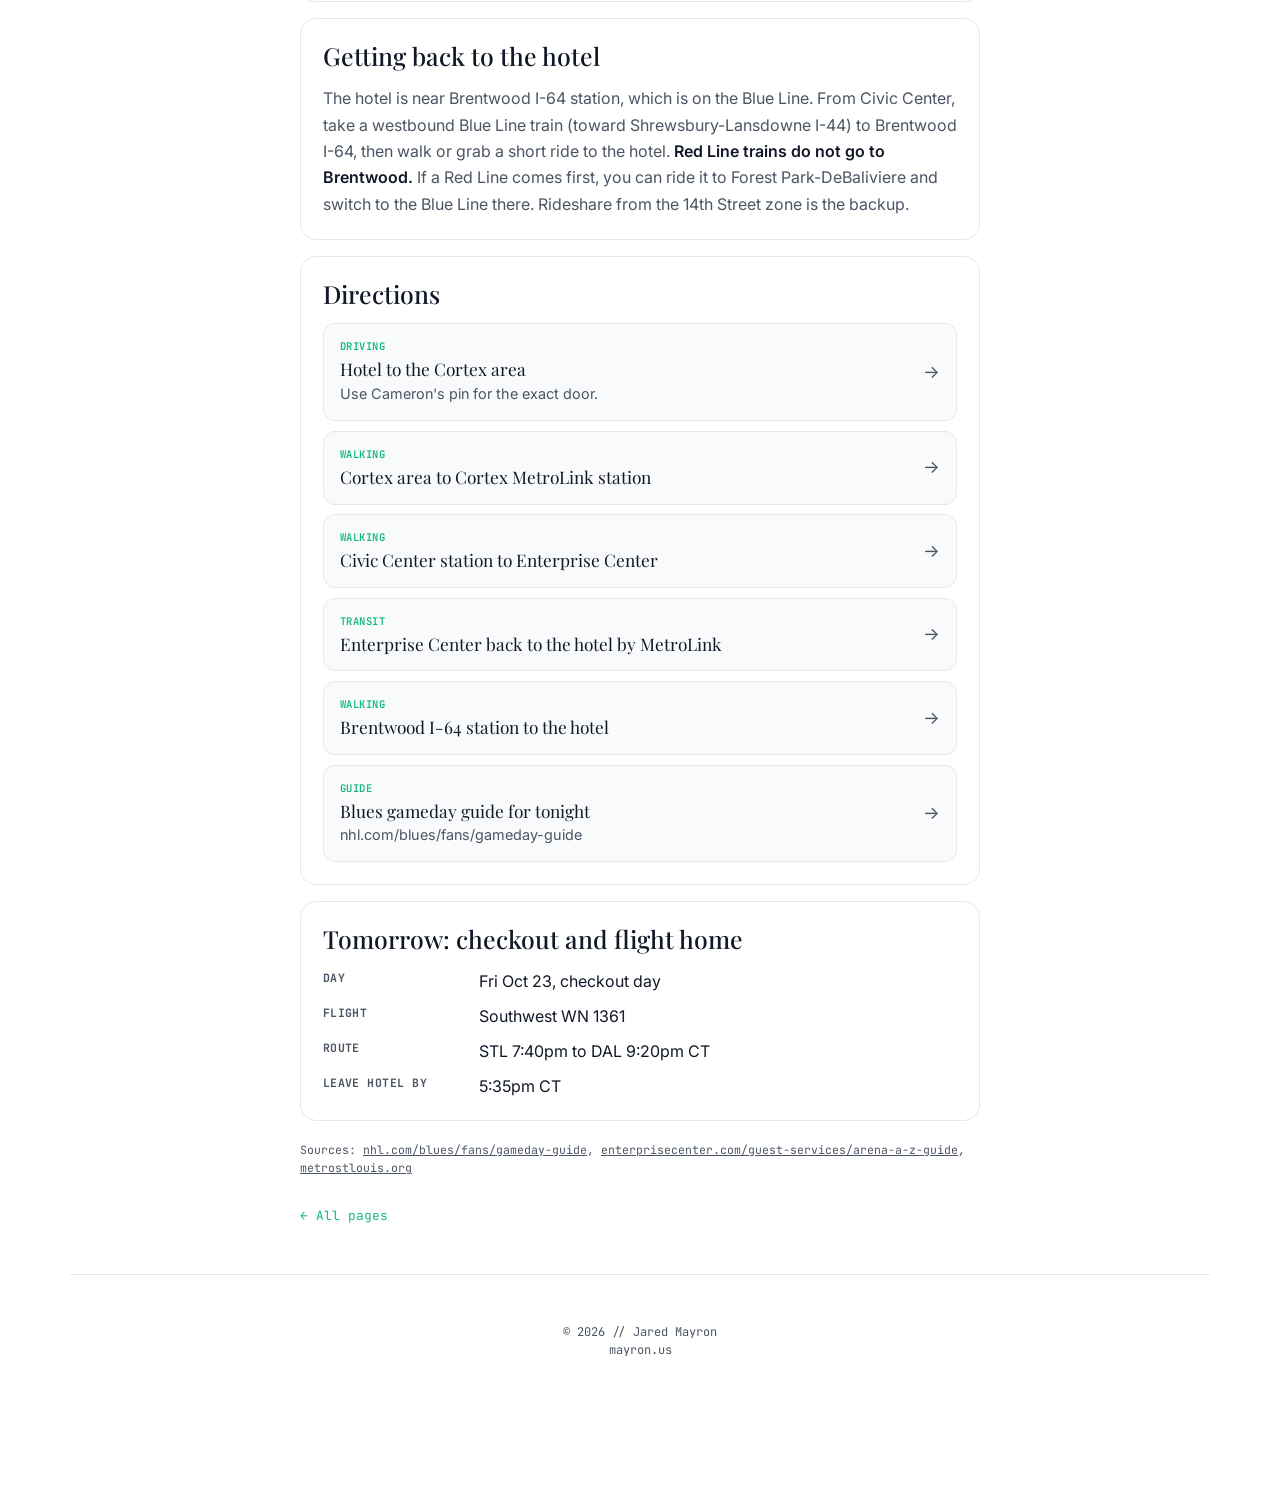
==== commit 5cdafe61: "Publish the Phoenix and summer trip pages, and archive the Blues game. Thanksgiving and the Summer 2" ====
--- a/blues-2026-10-22/index.html
+++ b/blues-2026-10-22/index.html
@@ -24,7 +24,7 @@
   <link rel="icon" type="image/svg+xml" href="/STATIC/images/favicon.svg">
   <link href="https://cdn.jsdelivr.net/npm/bootstrap@5.3.3/dist/css/bootstrap.min.css" rel="stylesheet" integrity="sha384-QWTKZyjpPEjISv5WaRU9OFeRpok6YctnYmDr5pNlyT2bRjXh0JMhjY6hW+ALEwIH" crossorigin="anonymous">
   <link rel="stylesheet" href="/STATIC/styles/main.css?v=3">
-  <link rel="stylesheet" href="/STATIC/styles/site.css?v=4">
+  <link rel="stylesheet" href="/STATIC/styles/site.css?v=5">
 </head>
 <body>
   <nav class="navbar">
@@ -51,6 +51,7 @@
 
   <main class="page">
     <header class="hero">
+      <p class="past-note">Past event</p>
       <div class="pills">
         <span class="pill">Tickets in hand</span>
         <span class="pill">Fourth Wing Night</span>
--- a/STATIC/styles/site.css
+++ b/STATIC/styles/site.css
@@ -48,7 +48,9 @@
 .link-card:focus-visible,
 .on-page a:focus-visible,
 .back a:focus-visible,
-.sources a:focus-visible {
+.sources a:focus-visible,
+.summer-timeline a:focus-visible,
+.check a:focus-visible {
     outline: 2px solid var(--accent-green);
     outline-offset: 3px;
 }
@@ -611,6 +613,27 @@
     .hero-time {
         font-size: 3.4rem;
     }
+
+    .pair,
+    .resort {
+        grid-template-columns: 1fr;
+    }
+
+    .bar-row {
+        grid-template-columns: 1fr auto;
+    }
+
+    .bar-track {
+        grid-column: 1 / -1;
+    }
+
+    .day {
+        min-height: 3.15rem;
+    }
+
+    .day .ev {
+        font-size: 0.58rem;
+    }
 }
 
 @media (min-width: 700px) {
@@ -631,3 +654,556 @@
         transform: none;
     }
 }
+
+.page.wide {
+    max-width: 960px;
+}
+
+.group-title {
+    font-size: 1.45rem;
+    margin: 2.25rem 0 0;
+}
+
+.page-list-past {
+    margin-top: 0.85rem;
+}
+
+.page-list-past .page-card {
+    background: transparent;
+    padding: 1rem 1.1rem;
+    opacity: 0.72;
+}
+
+.page-list-past .page-card h2 {
+    font-size: 1.22rem;
+    color: var(--text-secondary);
+}
+
+.page-list-past .page-card:hover,
+.page-list-past .page-card:focus-within {
+    transform: none;
+    box-shadow: none;
+    border-color: var(--border-subtle);
+    opacity: 1;
+}
+
+.page-list-past .page-card:hover h2 {
+    color: var(--text-main);
+}
+
+.past-note {
+    display: inline-block;
+    margin: 0 0 0.9rem;
+    font-family: 'JetBrains Mono', monospace;
+    font-size: 0.68rem;
+    font-weight: 600;
+    letter-spacing: 0.06em;
+    text-transform: uppercase;
+    color: var(--text-secondary);
+    border: 1px solid var(--border-subtle);
+    border-radius: 999px;
+    padding: 0.35rem 0.7rem;
+}
+
+.pill.quiet {
+    color: var(--text-secondary);
+    border-color: var(--border-subtle);
+}
+
+.pill.warn {
+    color: #b45309;
+    border-color: rgba(217, 119, 6, 0.55);
+}
+
+[data-theme='dark'] .pill.warn {
+    color: #fbbf24;
+    border-color: rgba(251, 191, 36, 0.5);
+}
+
+.panel h3 {
+    font-family: 'Playfair Display', serif;
+    font-size: 1.22rem;
+    line-height: 1.25;
+    margin: 1.35rem 0 0.65rem;
+}
+
+.panel h3:first-child,
+.day-block:first-child h3,
+.pair h3,
+.resort h3 {
+    margin-top: 0;
+}
+
+.panel .step h3 {
+    font-size: 1.15rem;
+    margin: 0 0 0.3rem;
+}
+
+.day-label,
+.caption {
+    font-family: 'Inter', sans-serif;
+    font-weight: 400;
+    font-size: 0.95rem;
+    color: var(--text-secondary);
+}
+
+.day-label {
+    margin-left: 0.45rem;
+}
+
+.caption {
+    margin: -0.35rem 0 0.9rem;
+}
+
+.day-block + .day-block {
+    margin-top: 1.35rem;
+}
+
+.step.key::before {
+    background: var(--accent-green);
+}
+
+.pair {
+    display: grid;
+    grid-template-columns: 1fr 1fr;
+    gap: 1.25rem 1.5rem;
+}
+
+.callout-info {
+    background: rgba(16, 185, 129, 0.08);
+    border: 1px solid rgba(16, 185, 129, 0.35);
+}
+
+.callout-info .callout-label {
+    color: #047857;
+}
+
+[data-theme='dark'] .callout-info {
+    background: rgba(16, 185, 129, 0.12);
+    border-color: rgba(16, 185, 129, 0.4);
+}
+
+[data-theme='dark'] .callout-info .callout-label {
+    color: #6ee7b7;
+}
+
+.check {
+    list-style: none;
+    margin: 0;
+    padding: 0;
+}
+
+.check li {
+    display: grid;
+    grid-template-columns: 1.25rem 1fr;
+    gap: 0.7rem;
+    align-items: start;
+    padding: 0.75rem 0;
+    border-top: 1px solid var(--border-subtle);
+    color: var(--text-main);
+    line-height: 1.5;
+}
+
+.check li:first-child {
+    border-top: 0;
+    padding-top: 0;
+}
+
+.check .mark {
+    width: 1.1rem;
+    height: 1.1rem;
+    margin-top: 0.15rem;
+    border: 2px solid var(--border-subtle);
+    border-radius: 4px;
+    box-sizing: border-box;
+}
+
+.check li.done .mark {
+    background: var(--accent-green);
+    border-color: var(--accent-green);
+    background-image: url("data:image/svg+xml,%3Csvg xmlns='http://www.w3.org/2000/svg' viewBox='0 0 16 16'%3E%3Cpath fill='none' stroke='%23ffffff' stroke-width='2.4' stroke-linecap='round' stroke-linejoin='round' d='M3.5 8.2 6.4 11.1 12.5 4.8'/%3E%3C/svg%3E");
+    background-repeat: no-repeat;
+    background-position: center;
+    background-size: 0.85rem;
+}
+
+.check .meta {
+    display: block;
+    margin-top: 0.15rem;
+    color: var(--text-secondary);
+    font-size: 0.9rem;
+}
+
+.table-wrap {
+    overflow-x: auto;
+    -webkit-overflow-scrolling: touch;
+    margin: 0 0 1rem;
+}
+
+table.data {
+    width: 100%;
+    min-width: 36rem;
+    border-collapse: collapse;
+    font-size: 0.92rem;
+}
+
+table.data th,
+table.data td {
+    text-align: left;
+    vertical-align: top;
+    padding: 0.6rem 0.7rem;
+    border-bottom: 1px solid var(--border-subtle);
+    line-height: 1.45;
+}
+
+table.data th {
+    font-family: 'JetBrains Mono', monospace;
+    font-size: 0.68rem;
+    font-weight: 600;
+    text-transform: uppercase;
+    letter-spacing: 0.04em;
+    color: var(--text-secondary);
+}
+
+table.data td .pill {
+    white-space: nowrap;
+}
+
+#glance table.data td:nth-child(2),
+#glance table.data td:nth-child(4) {
+    white-space: nowrap;
+}
+
+.summer-timeline {
+    list-style: none;
+    display: flex;
+    flex-wrap: wrap;
+    gap: 0.65rem;
+    margin: 0;
+    padding: 0.15rem 0 0.85rem;
+}
+
+.summer-timeline li {
+    flex: 1 1 8.2rem;
+    min-width: 8.2rem;
+    display: flex;
+    flex-direction: column;
+    gap: 0.2rem;
+    background: var(--card-bg);
+    border: 1px solid var(--border-subtle);
+    border-top: 3px solid var(--accent-green);
+    border-radius: 12px;
+    padding: 0.8rem 0.85rem;
+}
+
+.summer-timeline li.gap {
+    border-top-color: var(--border-subtle);
+    background: var(--bg-muted);
+}
+
+.summer-timeline a {
+    display: flex;
+    flex-direction: column;
+    gap: 0.2rem;
+    min-height: 100%;
+    text-decoration: none;
+    color: inherit;
+}
+
+.summer-timeline .when {
+    margin: 0;
+    color: var(--accent-green);
+    letter-spacing: 0.02em;
+    white-space: nowrap;
+}
+
+.summer-timeline li.gap .when {
+    color: var(--text-secondary);
+}
+
+.summer-timeline .title {
+    font-family: 'Playfair Display', serif;
+    font-size: 1.08rem;
+    line-height: 1.25;
+}
+
+.summer-timeline .meta {
+    color: var(--text-secondary);
+    font-size: 0.82rem;
+    line-height: 1.35;
+}
+
+.month-name {
+    font-family: 'Playfair Display', serif;
+    font-size: 1.35rem;
+    margin: 0 0 0.75rem;
+}
+
+.cal {
+    display: grid;
+    grid-template-columns: repeat(7, minmax(0, 1fr));
+    gap: 0.3rem;
+}
+
+.dow {
+    font-family: 'JetBrains Mono', monospace;
+    font-size: 0.64rem;
+    text-transform: uppercase;
+    letter-spacing: 0.04em;
+    color: var(--text-secondary);
+    text-align: center;
+}
+
+.day {
+    min-height: 4.5rem;
+    background: var(--bg-muted);
+    border: 1px solid var(--border-subtle);
+    border-radius: 8px;
+    padding: 0.28rem 0.32rem 0.35rem;
+}
+
+.day.empty {
+    background: transparent;
+    border-color: transparent;
+}
+
+.day .num {
+    display: block;
+    font-family: 'JetBrains Mono', monospace;
+    font-size: 0.7rem;
+    color: var(--text-secondary);
+}
+
+.day .ev {
+    display: block;
+    margin-top: 0.18rem;
+    font-size: 0.68rem;
+    line-height: 1.2;
+    font-weight: 600;
+}
+
+.ev-float { color: #0f766e; }
+.ev-hat { color: #1d4ed8; }
+.ev-friends { color: #b45309; }
+.ev-family { color: #047857; }
+
+[data-theme='dark'] .ev-float { color: #5eead4; }
+[data-theme='dark'] .ev-hat { color: #93c5fd; }
+[data-theme='dark'] .ev-friends { color: #fbbf24; }
+[data-theme='dark'] .ev-family { color: #6ee7b7; }
+
+.legend {
+    list-style: none;
+    display: flex;
+    flex-wrap: wrap;
+    gap: 0.45rem 0.9rem;
+    margin: 0.85rem 0 0;
+    padding: 0;
+    color: var(--text-secondary);
+    font-size: 0.85rem;
+}
+
+.legend li {
+    display: flex;
+    align-items: center;
+    gap: 0.35rem;
+}
+
+.swatch {
+    width: 0.55rem;
+    height: 0.55rem;
+    border-radius: 50%;
+    background: currentColor;
+}
+
+.bars {
+    display: flex;
+    flex-direction: column;
+    gap: 0.45rem;
+    margin: 0.3rem 0 0.4rem;
+}
+
+.bar-row {
+    display: grid;
+    grid-template-columns: 11.5rem 1fr 3.4rem;
+    gap: 0.55rem;
+    align-items: center;
+}
+
+.bar-label {
+    font-size: 0.88rem;
+    line-height: 1.3;
+}
+
+.bar-track {
+    display: block;
+    height: 0.7rem;
+    background: var(--bg-muted);
+    border: 1px solid var(--border-subtle);
+    border-radius: 999px;
+    overflow: hidden;
+}
+
+.bar-fill {
+    display: block;
+    height: 100%;
+    background: #6ee7b7;
+    border-radius: 999px;
+}
+
+.bar-row.emphasis .bar-fill {
+    background: var(--accent-green);
+}
+
+.bar-value {
+    font-family: 'JetBrains Mono', monospace;
+    font-size: 0.75rem;
+    text-align: right;
+}
+
+.route-map {
+    width: 100%;
+    height: auto;
+    display: block;
+    background: var(--bg-muted);
+    border: 1px solid var(--border-subtle);
+    border-radius: 12px;
+    color: var(--text-main);
+}
+
+.route-map text {
+    fill: currentColor;
+    font-family: 'Inter', sans-serif;
+    font-size: 13px;
+}
+
+.route-map .line {
+    stroke: currentColor;
+    stroke-opacity: 0.45;
+    stroke-width: 1.5;
+    stroke-dasharray: 5 4;
+    fill: none;
+}
+
+.pin-home { fill: #10b981; }
+.pin-trip { fill: #0f766e; }
+.pin-option { fill: #0284c7; }
+.pin-airport { fill: #64748b; }
+
+[data-theme='dark'] .pin-trip { fill: #5eead4; }
+[data-theme='dark'] .pin-option { fill: #7dd3fc; }
+[data-theme='dark'] .pin-airport { fill: #cbd5e1; }
+
+.map-legend {
+    list-style: none;
+    display: flex;
+    flex-wrap: wrap;
+    gap: 0.4rem 1rem;
+    margin: 0.65rem 0 0;
+    padding: 0;
+    color: var(--text-secondary);
+    font-size: 0.85rem;
+}
+
+.map-legend li {
+    display: flex;
+    align-items: center;
+    gap: 0.4rem;
+}
+
+.dot {
+    width: 0.7rem;
+    height: 0.7rem;
+    border-radius: 50%;
+    display: inline-block;
+}
+
+.route {
+    margin: 0.9rem 0 0;
+    padding-left: 1.2rem;
+    color: var(--text-main);
+}
+
+.route li {
+    margin: 0.35rem 0;
+    line-height: 1.5;
+}
+
+.route li span {
+    color: var(--text-secondary);
+}
+
+.resort {
+    display: grid;
+    grid-template-columns: minmax(12rem, 38%) 1fr;
+    gap: 0.95rem 1.1rem;
+    align-items: start;
+    background: var(--bg-muted);
+    border: 1px solid var(--border-subtle);
+    border-radius: 16px;
+    padding: 0.85rem;
+    margin-top: 0.85rem;
+}
+
+.resort h3,
+.resort figure {
+    margin: 0;
+}
+
+.resort img {
+    width: 100%;
+    height: 11.5rem;
+    object-fit: cover;
+    object-position: center;
+    border-radius: 12px;
+    display: block;
+    background: var(--border-subtle);
+}
+
+.photo-credit {
+    margin: 0.4rem 0 0;
+    font-size: 0.75rem;
+    line-height: 1.4;
+    color: var(--text-secondary);
+}
+
+.resort .tier {
+    margin: 0;
+    color: var(--text-main);
+    line-height: 1.55;
+}
+
+.links.tight {
+    margin-top: 0.75rem;
+}
+
+.sr {
+    position: absolute;
+    width: 1px;
+    height: 1px;
+    padding: 0;
+    margin: -1px;
+    overflow: hidden;
+    clip: rect(0, 0, 0, 0);
+    white-space: nowrap;
+    border: 0;
+}
+
+@media (max-width: 600px) {
+    .pair,
+    .resort {
+        grid-template-columns: 1fr;
+    }
+
+    .bar-row {
+        grid-template-columns: 1fr auto;
+    }
+
+    .bar-track {
+        grid-column: 1 / -1;
+    }
+
+    .resort img {
+        height: 12.5rem;
+    }
+}
